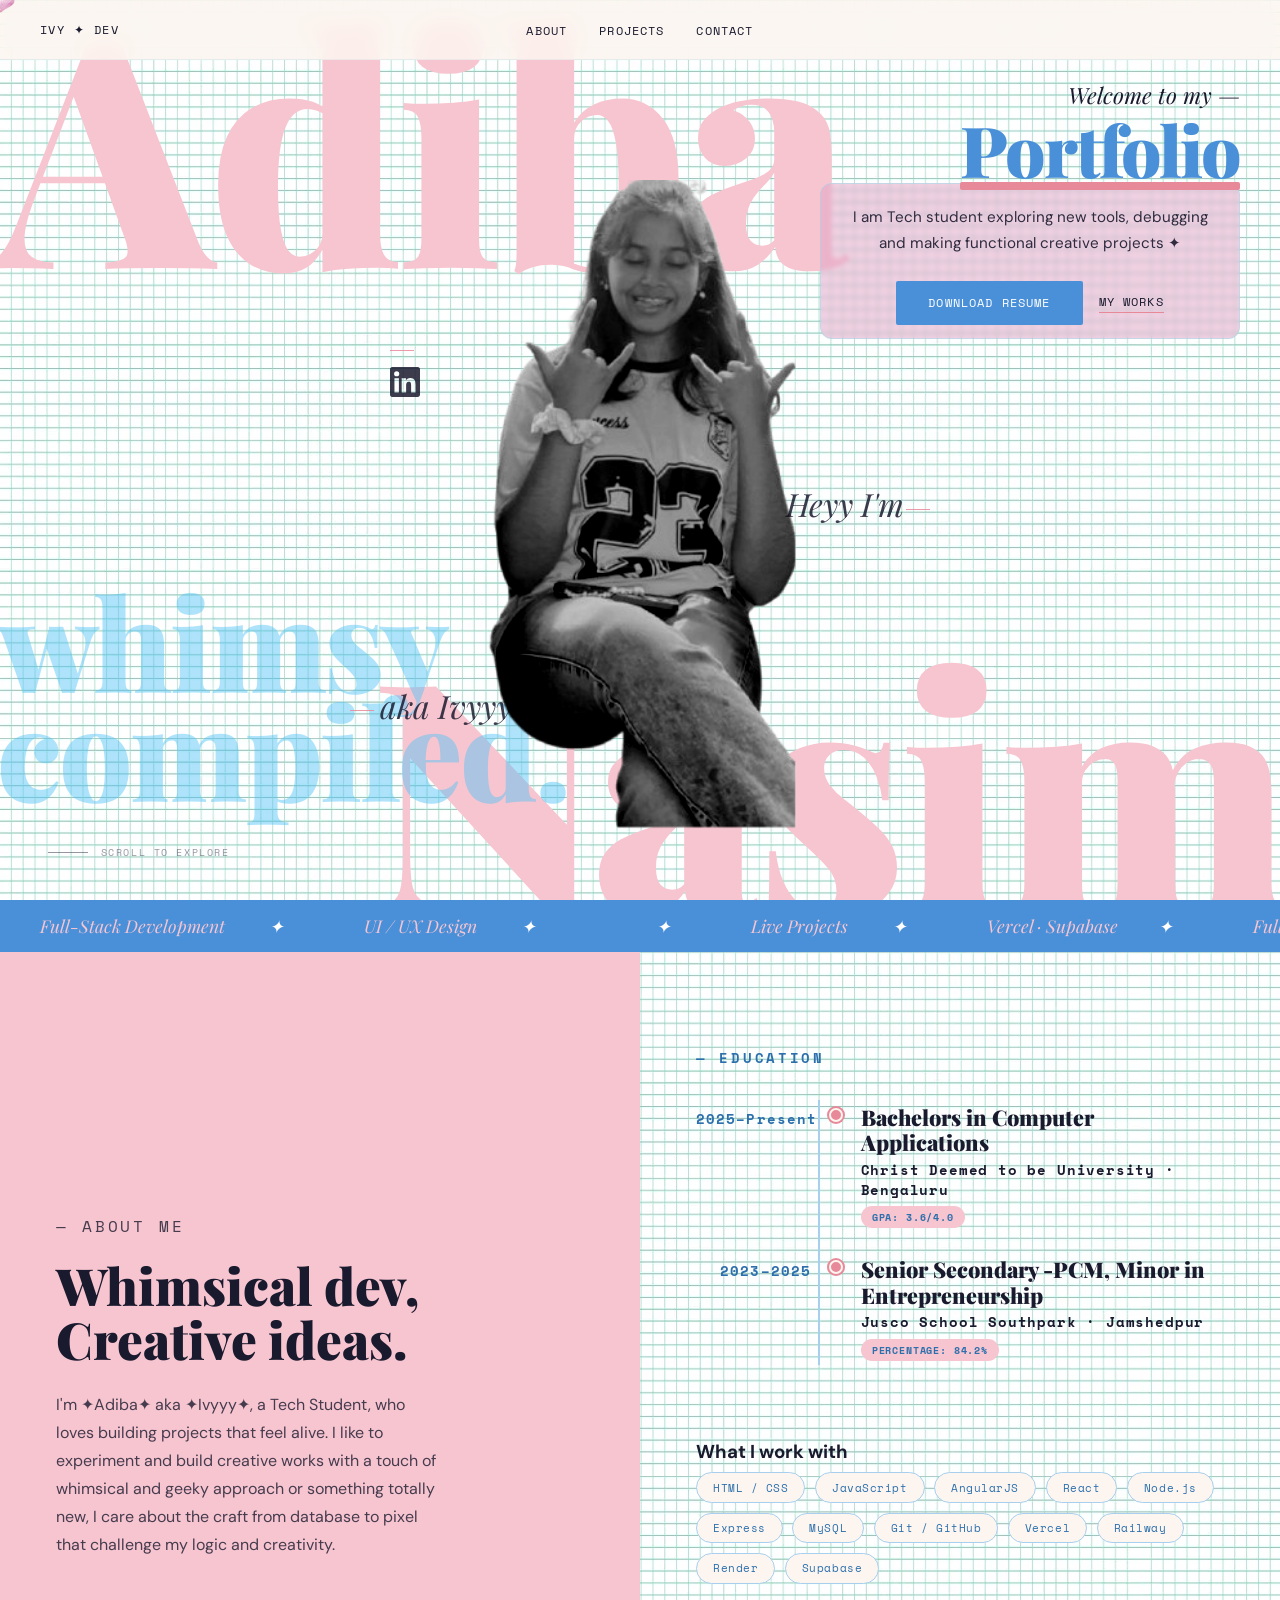
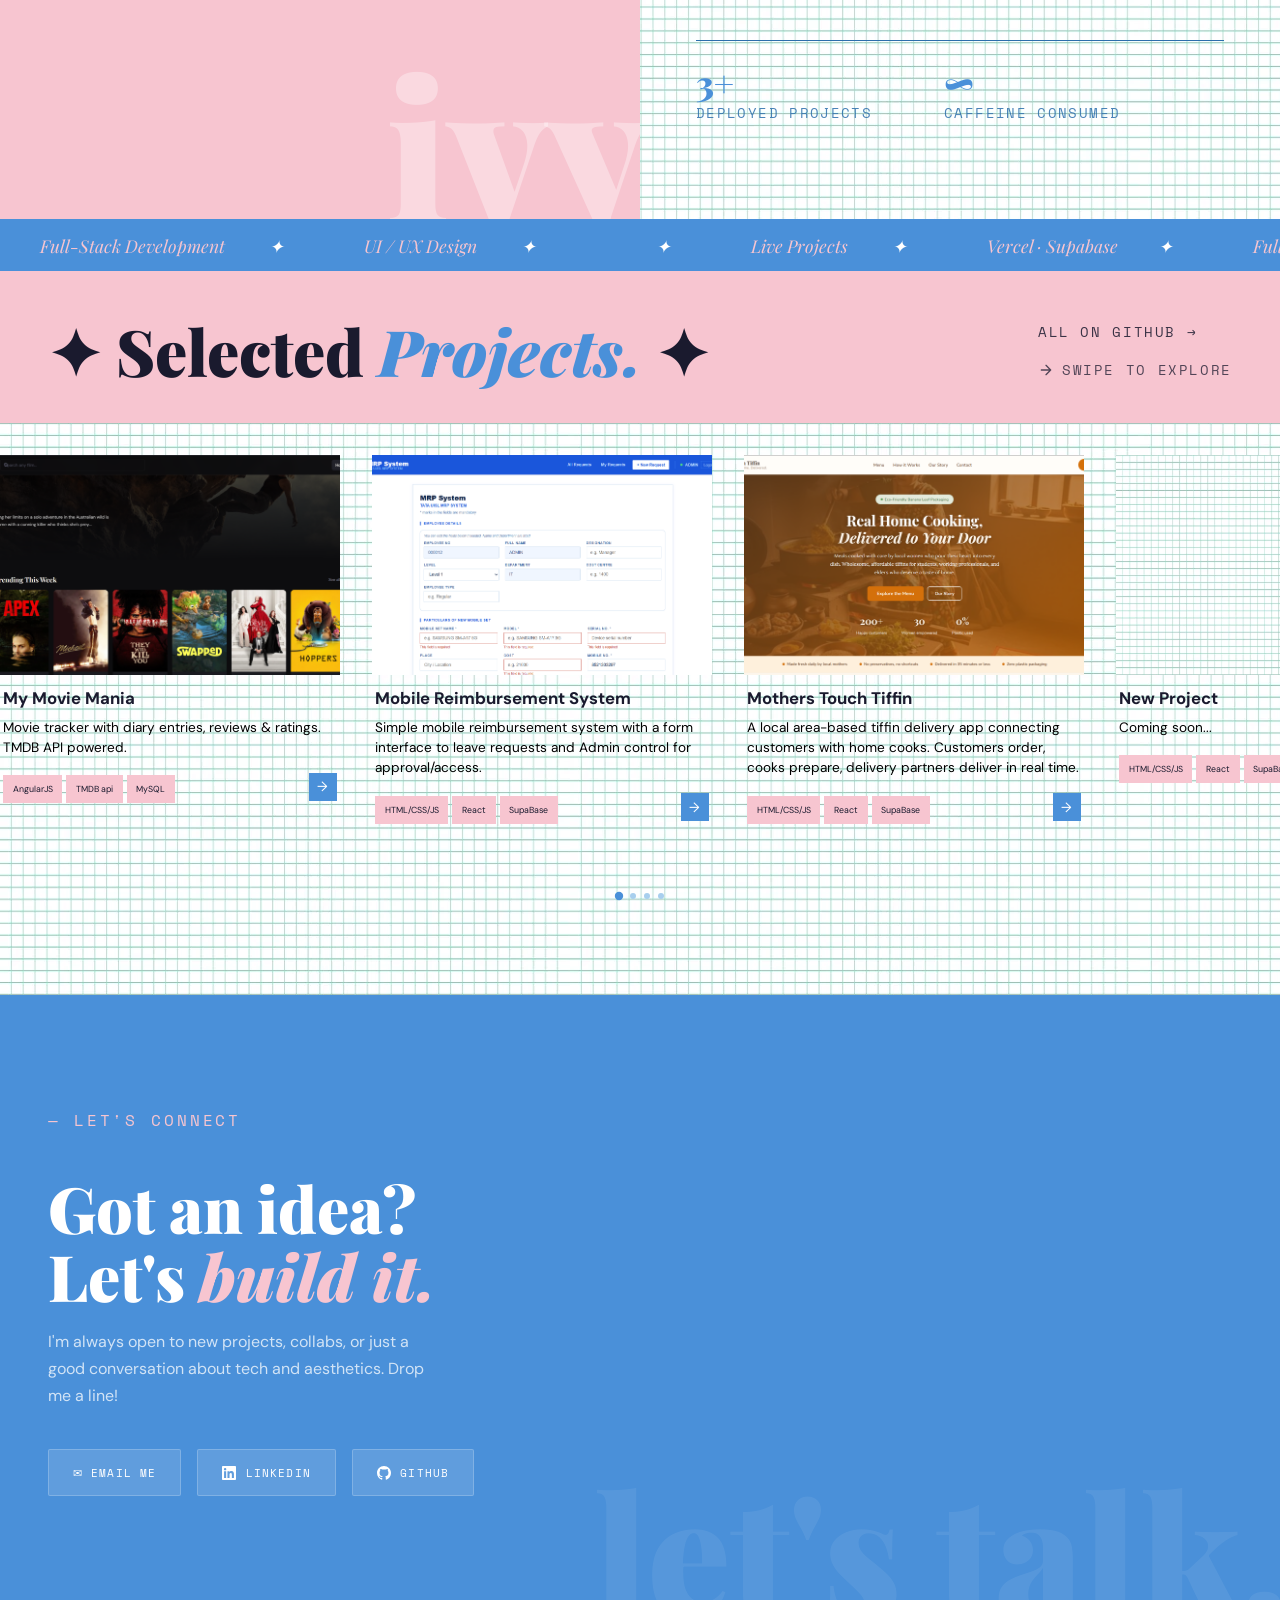
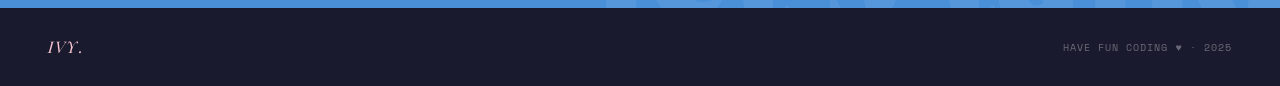
==== index.html @ 1e31b358 "Initial commit" ====
<!DOCTYPE html>
<html lang="en">

<head>
  <meta charset="UTF-8" />
  <meta name="viewport" content="width=device-width, initial-scale=1.0" />
  <title>Ivy ♥ Portfolio</title>
  <link
    href="https://fonts.googleapis.com/css2?family=Playfair+Display:ital,wght@0,400;0,900;1,400&family=DM+Sans:wght@300;400;500&family=Space+Mono:wght@400;700&display=swap"
    rel="stylesheet" />
  <link rel="stylesheet" href="styles.css" />
</head>

<body>

  <div class="cursor" id="cursor"></div>

  <div class="nav-drawer" id="navDrawer">
    <span class="drawer-tag">ivy ✦ dev</span>
    <a href="#about" class="drawer-link">About</a>
    <a href="projects.html" class="drawer-link">Projects</a>
    <a href="#contact" class="drawer-link">Contact</a>
  </div>

  <nav>
    <span class="nav-logo">ivy ✦ dev</span>
    <ul class="nav-links">
      <li><a href="#about">About</a></li>
      <li><a href="projects.html">Projects</a></li>
      <li><a href="#contact">Contact</a></li>
    </ul>
    <button class="nav-hamburger" id="hamburger" aria-label="Toggle menu">
      <span></span><span></span><span></span>
    </button>
  </nav>

  <section id="hero">
    <div class="hero-bg-text1">Adiba</div>
    <div class="hero-bg-text2">Nasim</div>
    <div class="hero-bg-text3">whimsy<br>compiled.</div>

    <!-- INTRO BUBBLE — top right -->
    <div class="hero-left">
      <p class="hero-greeting fade-up">Welcome to my —</p>
      <h1 class="hero-name fade-up"><span>Portfolio</span></h1>
      <div class="hero-intro-bubble fade-up">
        <p class="hero-sub">
          I am Tech student exploring new tools, debugging and making functional creative projects ✦
        </p>
        <div class="hero-cta">
          <a href="Nasim_Adiba_Resume.pdf" class="btn-primary" download>Download Resume</a>
          <a href="#projects" class="btn-ghost">My Works</a>
        </div>
      </div>
    </div>

    <!-- PHOTO — bottom center, sits on marquee -->
    <div class="hero-right">
      <span class="photo-note photo-note-1">
        <a href="https://www.linkedin.com/in/adiba-nasim-ivyyy02" target="_blank" rel="noopener noreferrer"
          style="color: inherit; display: flex; align-items: center; gap: 0.4rem;">
          <svg xmlns="http://www.w3.org/2000/svg" width="30" height="30" viewBox="0 0 24 24" fill="currentColor">
            <path
              d="M20.447 20.452h-3.554v-5.569c0-1.328-.027-3.037-1.852-3.037-1.853 0-2.136 1.445-2.136 2.939v5.667H9.351V9h3.414v1.561h.046c.477-.9 1.637-1.85 3.37-1.85 3.601 0 4.267 2.37 4.267 5.455v6.286zM5.337 7.433a2.062 2.062 0 0 1-2.063-2.065 2.064 2.064 0 1 1 2.063 2.065zm1.782 13.019H3.555V9h3.564v11.452zM22.225 0H1.771C.792 0 0 .774 0 1.729v20.542C0 23.227.792 24 1.771 24h20.451C23.2 24 24 23.227 24 22.271V1.729C24 .774 23.2 0 22.222 0h.003z" />
          </svg>
        </a>
      </span>
      <img class="hero-photo" src="adi.png" alt="Ivy" />
      <span class="photo-note right photo-note-2">Heyy I'm</span>
      <span class="photo-note photo-note-3">aka Ivyyy</span>
    </div>

    <div class="scroll-hint">scroll to explore</div>
  </section>

  <div class="marquee-wrap" aria-hidden="true">
    <div class="marquee-track">
      <span class="marquee-item">Full-Stack Development <span class="dot">✦</span></span>
      <span class="marquee-item">UI / UX Design <span class="dot">✦</span></span>
      <span class="marquee-item"><span class="dot">✦</span></span>
      <span class="marquee-item">Live Projects <span class="dot">✦</span></span>
      <span class="marquee-item">Vercel · Supabase<span class="dot">✦</span></span>
      <span class="marquee-item">Full-Stack Development <span class="dot">✦</span></span>
      <span class="marquee-item">UI / UX Design <span class="dot">✦</span></span>
      <span class="marquee-item"> <span class="dot">✦</span></span>
      <span class="marquee-item">Live Projects <span class="dot">✦</span></span>
      <span class="marquee-item">Vercel · Supabase<span class="dot">✦</span></span>
    </div>
  </div>

  <section id="about">
    <div class="about-left">
      <p class="section-label">— About Me</p>
      <h2>Whimsical dev,<br>Creative ideas.</h2>
      <p>I'm ✦Adiba✦ aka ✦Ivyyy✦, a Tech Student, who loves building projects that feel alive. I like to experiment and
        build creative works with a touch of whimsical and geeky approach or something totally new, I care about the
        craft from database to pixel that challenge my logic and creativity.</p>
    </div>

    <div class="about-right">

      <div class="about-edu">
        <p class="section-label">— Education</p>
        <div class="edu-timeline">

          <div class="edu-item">
            <span class="edu-year">2025–Present</span>
            <div class="edu-dot"></div>
            <div class="edu-info">
              <h4>Bachelors in Computer Applications</h4>
              <p>Christ Deemed to be University · Bengaluru</p>
              <span class="edu-grade">GPA: 3.6/4.0</span>
            </div>
          </div>

          <div class="edu-item">
            <span class="edu-year">2023–2025</span>
            <div class="edu-dot"></div>
            <div class="edu-info">
              <h4>Senior Secondary -PCM, Minor in Entrepreneurship</h4>
              <p>Jusco School Southpark · Jamshedpur</p>
              <span class="edu-grade">Percentage: 84.2%</span>
            </div>
          </div>

        </div>
      </div>

      <div>
        <h3>What I work with</h3>
        <div class="skills-grid">
          <span class="skill-pill">HTML / CSS</span>
          <span class="skill-pill">JavaScript</span>
          <span class="skill-pill">AngularJS</span>
          <span class="skill-pill">React</span>
          <span class="skill-pill">Node.js</span>
          <span class="skill-pill">Express</span>
          <span class="skill-pill">MySQL</span>
          <span class="skill-pill">Git / GitHub</span>
          <span class="skill-pill">Vercel</span>
          <span class="skill-pill">Railway</span>
          <span class="skill-pill">Render</span>
          <span class="skill-pill">Supabase</span>
        </div>
      </div>

      <div class="stats-row">
        <div class="stat-item"><span class="stat-num">3+</span><span class="stat-label">Deployed Projects</span></div>
        <div class="stat-item"><span class="stat-num">∞</span><span class="stat-label">Caffeine Consumed</span></div>
      </div>

    </div>
  </section>
  <div class="marquee-wrap" aria-hidden="true">
    <div class="marquee-track">
      <span class="marquee-item">Full-Stack Development <span class="dot">✦</span></span>
      <span class="marquee-item">UI / UX Design <span class="dot">✦</span></span>
      <span class="marquee-item"><span class="dot">✦</span></span>
      <span class="marquee-item">Live Projects <span class="dot">✦</span></span>
      <span class="marquee-item">Vercel · Supabase<span class="dot">✦</span></span>
      <span class="marquee-item">Full-Stack Development <span class="dot">✦</span></span>
      <span class="marquee-item">UI / UX Design <span class="dot">✦</span></span>
      <span class="marquee-item"> <span class="dot">✦</span></span>
      <span class="marquee-item">Live Projects <span class="dot">✦</span></span>
      <span class="marquee-item">Vercel · Supabase<span class="dot">✦</span></span>
    </div>
  </div>
  <section id="projects">
    <div class="projects-header">
      <div class="projects-header-left">
        <a href="https://github.com/Adiba-Nasim" target="_blank">All on Github →</a>
        <div class="carousel-hint">
          <svg xmlns="http://www.w3.org/2000/svg" viewBox="0 0 24 24" fill="none" stroke="currentColor" stroke-width="2"
            stroke-linecap="round" stroke-linejoin="round">
            <path d="M5 12h14M12 5l7 7-7 7" />
          </svg>
          Swipe to explore
        </div>
      </div>
      <h2>✦ Selected <em>Projects.</em> ✦</h2>
    </div>

    <div class="carousel-track" id="carouselTrack">

      <!-- Card 1: MyMovieMania -->
      <a href="https://MyMovieMania.vercel.app" target="_blank" class="pcard">
        <div class="pcard-bg pcard-bg-2"></div>
        <img src="mm.png" alt="MyMovieMania">
        <div class="pcard-body">
          <div class="pcard-title">My Movie Mania</div>
          <div class="pcard-desc">Movie tracker with diary entries, reviews & ratings. TMDB API powered.</div>
          <div class="pcard-footer">
            <div class="pcard-pills">
              <span class="pcard-pill">AngularJS</span>
              <span class="pcard-pill">TMDB api</span>
              <span class="pcard-pill">MySQL</span>
            </div>
            <div class="pcard-arrow">→</div>
          </div>
        </div>
      </a>

      <!-- Card 2: Mobile Reimbursement System -->
      <a href="https://uisl-mrps.vercel.app" target="_blank" class="pcard">
        <div class="pcard-bg pcard-bg-1"></div>
        <img src="mrps.png" alt="Mobile Reimbursement System">
        <div class="pcard-body">
          <div class="pcard-title">Mobile Reimbursement System</div>
          <div class="pcard-desc">Simple mobile reimbursement system with a form interface to leave requests and Admin
            control for approval/access.</div>
          <div class="pcard-footer">
            <div class="pcard-pills">
              <span class="pcard-pill">HTML/CSS/JS</span>
              <span class="pcard-pill">React</span>
              <span class="pcard-pill">SupaBase</span>
            </div>
            <div class="pcard-arrow">→</div>
          </div>
        </div>
      </a>

      <!-- Card 3: Mothers Touch Tiffin -->
      <a href="https://mothers-touch-tiffin.vercel.app" target="_blank" class="pcard">
        <div class="pcard-bg pcard-bg-3"></div>
        <img src="mtt.png" alt="MothersTouch Tiffin">
        <div class="pcard-body">
          <div class="pcard-title">Mothers Touch Tiffin</div>
          <div class="pcard-desc">A local area-based tiffin delivery app connecting customers with home cooks. Customers
            order, cooks prepare, delivery partners deliver in real time.</div>
          <div class="pcard-footer">
            <div class="pcard-pills">
              <span class="pcard-pill">HTML/CSS/JS</span>
              <span class="pcard-pill">React</span>
              <span class="pcard-pill">SupaBase</span>
            </div>
            <div class="pcard-arrow">→</div>
          </div>
        </div>
      </a>

      <!-- Card 4: Placeholder -->
      <a href="" target="_blank" class="pcard">
        <div class="pcard-bg pcard-bg-4"></div>
        <img src="bg.png" alt="">
        <div class="pcard-body">
          <div class="pcard-title">New Project</div>
          <div class="pcard-desc">Coming soon...</div>
          <div class="pcard-footer">
            <div class="pcard-pills">
              <span class="pcard-pill">HTML/CSS/JS</span>
              <span class="pcard-pill">React</span>
              <span class="pcard-pill">SupaBase</span>
            </div>
            <div class="pcard-arrow">→</div>
          </div>
        </div>
      </a>

    </div>

    <!-- dot indicators -->
    <div class="carousel-dots" id="carouselDots">
      <div class="carousel-dot active"></div>
      <div class="carousel-dot"></div>
      <div class="carousel-dot"></div>
      <div class="carousel-dot"></div>
    </div>

  </section>

  <section id="contact">
    <div class="contact-inner">
      <p class="section-label">— Let's Connect</p>
      <h2>Got an idea?<br>Let's <em>build it.</em></h2>
      <p>I'm always open to new projects, collabs, or just a good conversation about tech and aesthetics. Drop me a
        line!</p>
      <div class="contact-links">
        <a href="mailto:nasim.adiba02@gmail.com" class="contact-link">✉ Email Me</a>
        <a rel="noopener noreferrer" href="https://www.linkedin.com/in/adiba-nasim-ivyyy02" target="_blank"
          class="contact-link">
          <svg xmlns="http://www.w3.org/2000/svg" width="14" height="14" viewBox="0 0 24 24" fill="currentColor">
            <path
              d="M20.447 20.452h-3.554v-5.569c0-1.328-.027-3.037-1.852-3.037-1.853 0-2.136 1.445-2.136 2.939v5.667H9.351V9h3.414v1.561h.046c.477-.9 1.637-1.85 3.37-1.85 3.601 0 4.267 2.37 4.267 5.455v6.286zM5.337 7.433a2.062 2.062 0 0 1-2.063-2.065 2.064 2.064 0 1 1 2.063 2.065zm1.782 13.019H3.555V9h3.564v11.452zM22.225 0H1.771C.792 0 0 .774 0 1.729v20.542C0 23.227.792 24 1.771 24h20.451C23.2 24 24 23.227 24 22.271V1.729C24 .774 23.2 0 22.222 0h.003z" />
          </svg>
          LinkedIn
        </a>
        <a href="https://github.com/Adiba-Nasim" target="_blank" class="contact-link">
          <svg xmlns="http://www.w3.org/2000/svg" width="14" height="14" viewBox="0 0 24 24" fill="currentColor">
            <path
              d="M12 0C5.374 0 0 5.373 0 12c0 5.302 3.438 9.8 8.207 11.387.599.111.793-.261.793-.577v-2.234c-3.338.726-4.033-1.416-4.033-1.416-.546-1.387-1.333-1.756-1.333-1.756-1.089-.745.083-.729.083-.729 1.205.084 1.839 1.237 1.839 1.237 1.07 1.834 2.807 1.304 3.492.997.107-.775.418-1.305.762-1.604-2.665-.305-5.467-1.334-5.467-5.931 0-1.311.469-2.381 1.236-3.221-.124-.303-.535-1.524.117-3.176 0 0 1.008-.322 3.301 1.23A11.509 11.509 0 0 1 12 5.803c1.02.005 2.047.138 3.006.404 2.291-1.552 3.297-1.23 3.297-1.23.653 1.653.242 2.874.118 3.176.77.84 1.235 1.911 1.235 3.221 0 4.609-2.807 5.624-5.479 5.921.43.372.823 1.102.823 2.222v3.293c0 .319.192.694.801.576C20.566 21.797 24 17.3 24 12c0-6.627-5.373-12-12-12z" />
          </svg>
          GitHub
        </a>
      </div>
    </div>
  </section>

  <footer>
    <span class="footer-name">ivy.</span>
    <span>Have Fun coding ♥ · 2025</span>
  </footer>

  <script>
    const cursor = document.getElementById('cursor');
    let mx = 0, my = 0;
    document.addEventListener('mousemove', e => { mx = e.clientX; my = e.clientY; });
    function animCursor() {
      cursor.style.transform = `translate(${mx - 20}px, ${my - 20}px)`;
      requestAnimationFrame(animCursor);
    }
    animCursor();

    const hamburger = document.getElementById('hamburger');
    const drawer = document.getElementById('navDrawer');
    hamburger.addEventListener('click', () => {
      const isOpen = drawer.classList.toggle('open');
      hamburger.classList.toggle('open', isOpen);
      document.body.style.overflow = isOpen ? 'hidden' : '';
    });
    drawer.querySelectorAll('a').forEach(link => {
      link.addEventListener('click', () => {
        drawer.classList.remove('open');
        hamburger.classList.remove('open');
        document.body.style.overflow = '';
      });
    });

    const reveals = document.querySelectorAll('.project-card, .about-left, .about-right, .contact-inner');
    const obs = new IntersectionObserver((entries) => {
      entries.forEach(e => {
        if (e.isIntersecting) { e.target.style.opacity = '1'; e.target.style.transform = 'translateY(0)'; }
      });
    }, { threshold: 0.1 });
    reveals.forEach(el => {
      el.style.opacity = '0';
      el.style.transform = 'translateY(30px)';
      el.style.transition = 'opacity 0.7s ease, transform 0.7s ease';
      obs.observe(el);
    });
    const track = document.getElementById('carouselTrack');
    const dots = document.querySelectorAll('.carousel-dot');
    let isDown = false, startX, scrollLeft;
    track.addEventListener('mousedown', e => { isDown = true; startX = e.pageX - track.offsetLeft; scrollLeft = track.scrollLeft; });
    track.addEventListener('mouseleave', () => { isDown = false; });
    track.addEventListener('mouseup', () => { isDown = false; });
    track.addEventListener('mousemove', e => { if (!isDown) return; e.preventDefault(); const x = e.pageX - track.offsetLeft; track.scrollLeft = scrollLeft - (x - startX) * 1.5; });
    track.addEventListener('scroll', () => {
      const cards = track.querySelectorAll('.pcard');
      const trackLeft = track.getBoundingClientRect().left;
      let activeIdx = 0;
      cards.forEach((card, i) => { if (card.getBoundingClientRect().left - trackLeft <= 60) activeIdx = i; });
      dots.forEach((d, i) => d.classList.toggle('active', i === activeIdx));
    });
  </script>

</body>

</html>
---- styles.css ----
:root {
  --blue: #4A90D9;
  --blue-dk: #2C6FAC;
  --blue-lt: #A8CFEE;
  --pink: #F7C5D0;
  --pink-dk: #E8899A;
  --cream: #FDF6F0;
  --ink: #1A1A2E;
}

*,
*::before,
*::after {
  box-sizing: border-box;
  margin: 0;
  padding: 0;
}

html {
  scroll-behavior: smooth;
}

body {
  font-family: 'DM Sans', sans-serif;
  background: url('bg.png');
  color: var(--ink);
  overflow-x: hidden;
  cursor: none;
}

.cursor {
  width: 40px;
  height: 40px;
  background-image: url('cursor.png');
  background-size: contain;
  background-repeat: no-repeat;
  border-radius: 0;
  position: fixed;
  top: 0;
  left: 0;
  pointer-events: none;
  z-index: 9999;
  mix-blend-mode: normal;
}

@media (hover: none) {
  .cursor {
    display: none;
  }

  body {
    cursor: auto;
  }
}

/* NAV */
nav {
  position: fixed;
  top: 0;
  left: 0;
  right: 0;
  z-index: 100;
  display: grid;
  grid-template-columns: 1fr auto 1fr;
  align-items: center;
  padding: 1.2rem 2.5rem;
  background: rgba(253, 246, 240, 0.85);
  backdrop-filter: blur(10px);
  -webkit-backdrop-filter: blur(10px);
  border-bottom: 1px solid rgba(74, 144, 217, 0.08);
}

.nav-logo {
  font-family: 'Space Mono', monospace;
  font-size: 0.78rem;
  letter-spacing: 0.12em;
  text-transform: uppercase;
  color: var(--ink);
  justify-self: start;
}

.nav-links {
  display: flex;
  gap: 2rem;
  list-style: none;
  justify-self: center;
}

.nav-links a {
  font-family: 'Space Mono', monospace;
  font-size: 0.72rem;
  letter-spacing: 0.1em;
  text-transform: uppercase;
  color: var(--ink);
  text-decoration: none;
  position: relative;
  transition: color 0.2s;
}

.nav-links a::after {
  content: '';
  position: absolute;
  bottom: -3px;
  left: 0;
  right: 0;
  height: 1.5px;
  background: var(--pink-dk);
  transform: scaleX(0);
  transition: transform 0.25s ease;
}

.nav-links a:hover::after {
  transform: scaleX(1);
}

.nav-hamburger {
  display: none;
  flex-direction: column;
  gap: 5px;
  cursor: pointer;
  justify-self: end;
  background: none;
  border: none;
  padding: 4px;
}

.nav-hamburger span {
  display: block;
  width: 22px;
  height: 2px;
  background: var(--ink);
  border-radius: 2px;
  transition: transform 0.3s ease, opacity 0.3s ease;
}

.nav-hamburger.open span:nth-child(1) {
  transform: translateY(7px) rotate(45deg);
}

.nav-hamburger.open span:nth-child(2) {
  opacity: 0;
}

.nav-hamburger.open span:nth-child(3) {
  transform: translateY(-7px) rotate(-45deg);
}

.nav-drawer {
  display: none;
  position: fixed;
  top: 0;
  left: 0;
  right: 0;
  bottom: 0;
  background: var(--cream);
  z-index: 99;
  flex-direction: column;
  align-items: center;
  justify-content: center;
  gap: 2.5rem;
  opacity: 0;
  pointer-events: none;
  transition: opacity 0.3s ease;
}

.nav-drawer.open {
  opacity: 1;
  pointer-events: all;
}

.nav-drawer a {
  font-family: 'Playfair Display', serif;
  font-weight: 900;
  font-size: 2.8rem;
  color: var(--ink);
  text-decoration: none;
  position: relative;
  transition: color 0.2s;
}

.nav-drawer a:hover {
  color: var(--blue);
}

.nav-drawer a::after {
  content: '';
  position: absolute;
  bottom: -2px;
  left: 0;
  right: 0;
  height: 3px;
  background: var(--pink-dk);
  transform: scaleX(0);
  transform-origin: left;
  transition: transform 0.25s ease;
}

.nav-drawer a:hover::after {
  transform: scaleX(1);
}

.drawer-tag {
  font-family: 'Space Mono', monospace;
  font-size: 0.65rem;
  letter-spacing: 0.15em;
  text-transform: uppercase;
  color: var(--blue);
  opacity: 0.6;
}

/* HERO */
#hero {
  min-height: 100vh;
  position: relative;
  overflow: hidden;
}

.hero-bg-text1 {
  position: absolute;
  top: 0;
  left: -0.02em;
  font-family: 'Playfair Display', serif;
  font-weight: 900;
  font-size: clamp(8rem, 35vw, 20rem);
  line-height: 0.85;
  color: var(--pink);
  user-select: none;
  pointer-events: none;
  z-index: 0;
  letter-spacing: -0.02em;
}

.hero-bg-text2 {
  position: absolute;
  bottom: -0.05em;
  right: -0.02em;
  font-family: 'Playfair Display', serif;
  font-weight: 900;
  font-size: clamp(8rem, 35vw, 20rem);
  line-height: 0.85;
  color: var(--pink);
  user-select: none;
  pointer-events: none;
  z-index: 0;
  letter-spacing: -0.02em;
  text-align: right;
}

.hero-bg-text3 {
  position: absolute;
  bottom: 6rem;
  left: -0.02em;
  font-family: 'Playfair Display', serif;
  font-weight: 900;
  font-size: clamp(2rem, 12vw, 8rem);
  line-height: 0.85;
  color: #4FC3F7;
  user-select: none;
  pointer-events: none;
  z-index: 0;
  letter-spacing: -0.02em;
  opacity: 0.45;
}

@media (max-width: 1024px) and (min-width: 769px) {
  .hero-bg-text3 {
    top: 50%;
    left: 50%;
    bottom: auto;
    transform: translate(-50%, -50%);
    text-align: center;
    font-size: clamp(3rem, 10vw, 8rem);
  }
}

/* PHOTO — anchored to bottom, sits on marquee */
.hero-right {
  position: absolute;
  left: 50%;
  top: auto;
  bottom: 0;
  transform: translateX(-50%);
  display: flex;
  align-items: flex-end;
  justify-content: center;
  z-index: 1;
  pointer-events: none;
  width: 380px;
}

.hero-photo {
  position: relative;
  z-index: 1;
  height: 80vh;
  max-height: 750px;
  width: auto;
  object-fit: contain;
  object-position: bottom center;
  filter: grayscale(100%) contrast(1.8) brightness(0.9);
  mix-blend-mode: multiply;
  display: block;
  animation: photoIn 1s ease 0.3s both;
}

@keyframes photoIn {
  from {
    opacity: 0;
    transform: translateY(16px);
  }

  to {
    opacity: 1;
    transform: translateY(0);
  }
}

.photo-note {
  position: absolute;
  font-family: 'Playfair Display', serif;
  font-style: italic;
  font-size: 2rem;
  color: var(--ink);
  opacity: 0.85;
  white-space: nowrap;
  pointer-events: none;
  animation: noteFloat 5s ease-in-out infinite;
}

.photo-note::before {
  content: '';
  display: inline-block;
  width: 24px;
  height: 1px;
  background: var(--pink-dk);
  vertical-align: middle;
  margin-right: 6px;
}

.photo-note.right::before {
  display: none;
}

.photo-note.right::after {
  content: '';
  display: inline-block;
  width: 24px;
  height: 1px;
  background: var(--pink-dk);
  vertical-align: middle;
  margin-left: 2px;
}

.photo-note-1 {
  top: 20%;
  left: -60px;
   pointer-events: all;
}

.photo-note-2 {
  top: 42%;
  right: -100px;
  animation-delay: 1.2s;
}

.photo-note-3 {
  bottom: 24%;
  left: -100px;
  animation-delay: 2.4s;
}

@keyframes noteFloat {

  0%,
  100% {
    transform: translateY(0) rotate(-0.8deg);
  }

  50% {
    transform: translateY(-6px) rotate(0.4deg);
  }
}

/* INTRO BUBBLE — top right */
.hero-left {
  position: absolute;
  top: 5rem;
  right: 2.5rem;
  left: auto;
  bottom: auto;
  z-index: 2;
  display: flex;
  flex-direction: column;
  align-items: flex-end;
  text-align: right;
  padding: 0;
}

.hero-intro-bubble {
  display: flex;
  flex-direction: column;
  align-items: center;
  gap: 0.3rem;
  background: rgba(223, 163, 196, 0.504);
  backdrop-filter: blur(2px);
  -webkit-backdrop-filter: blur(6px);
  border: 1px solid rgba(150, 222, 237, 0.504);
  border-radius: 12px;
  padding: 0.8rem 1.6rem;
  margin-bottom: 1.2rem;
  width: 100%;
  max-width: 420px;
}

.hero-greeting {
  font-family: 'Playfair Display', serif;
  font-style: italic;
  font-size: clamp(1rem, 1.8vw, 1.4rem);
  color: var(--ink);
  margin-bottom: 0.4rem;
  text-align: center;
}

.hero-name {
  font-family: 'Playfair Display', serif;
  font-weight: 900;
  font-size: clamp(2rem, 5.5vw, 5.5rem);
  line-height: 0.95;
  letter-spacing: -0.03em;
  color: var(--blue);
  position: relative;
  z-index: 3;
  white-space: nowrap;
  text-align: center;
}

.hero-name span {
  position: relative;
  display: inline;
}

.hero-name span::after {
  content: '';
  position: absolute;
  bottom: 6px;
  left: 0;
  right: 0;
  height: 8px;
  background: var(--pink-dk);
  z-index: -1;
  border-radius: 2px;
}

.hero-sub {
  margin-top: 0.5rem;
  font-size: 0.95rem;
  line-height: 1.7;
  color: var(--ink);
  max-width: 380px;
  opacity: 0.9;
  text-align: center;
}

.hero-cta {
  margin-top: 1.2rem;
  display: flex;
  gap: 1rem;
  align-items: center;
  flex-wrap: wrap;
  justify-content: center;
}

.btn-primary {
  background: var(--blue);
  color: #fff;
  border: none;
  padding: 0.85rem 2rem;
  font-family: 'Space Mono', monospace;
  font-size: 0.72rem;
  letter-spacing: 0.1em;
  text-transform: uppercase;
  text-decoration: none;
  border-radius: 2px;
  transition: background 0.2s, transform 0.15s;
  display: inline-block;
}

.btn-primary:hover {
  background: var(--blue-dk);
  transform: translateY(-2px);
}

.btn-ghost {
  color: var(--ink);
  font-family: 'Space Mono', monospace;
  font-size: 0.72rem;
  letter-spacing: 0.1em;
  text-transform: uppercase;
  text-decoration: none;
  border-bottom: 1.5px solid var(--pink-dk);
  padding-bottom: 2px;
  transition: color 0.2s;
}

.btn-ghost:hover {
  color: var(--blue);
}

.scroll-hint {
  position: absolute;
  bottom: 2.5rem;
  left: 3rem;
  font-family: 'Space Mono', monospace;
  font-size: 0.65rem;
  letter-spacing: 0.15em;
  text-transform: uppercase;
  color: var(--ink);
  opacity: 0.45;
  display: flex;
  align-items: center;
  gap: 0.8rem;
  z-index: 3;
}

.scroll-hint::before {
  content: '';
  width: 40px;
  height: 1px;
  background: currentColor;
}

/* MARQUEE */
.marquee-wrap {
  background: var(--blue);
  margin: 0;
  padding: 0.9rem 0;
  overflow: hidden;
}

.marquee-track {
  display: flex;
  gap: 0;
  animation: marquee 20s linear infinite;
  width: max-content;
}

.marquee-item {
  font-family: 'Playfair Display', serif;
  font-style: italic;
  font-size: 1.1rem;
  color: var(--pink);
  padding: 0 2.5rem;
  white-space: nowrap;
}

.marquee-item .dot {
  color: #fff;
  margin-left: 2.5rem;
}

@keyframes marquee {
  from {
    transform: translateX(0);
  }

  to {
    transform: translateX(-50%);
  }
}

/* ABOUT */
#about {
  display: grid;
  grid-template-columns: 1fr 1fr;
  gap: 0;
  align-items: stretch;

}

.about-left {
  background: var(--pink);
  padding: 6rem 3.5rem;
  display: flex;
  flex-direction: column;
  justify-content: center;
  position: relative;
  overflow: hidden;
  min-height: 100%;
}

.about-right {
  padding: 4rem 3.5rem;
  display: flex;
  flex-direction: column;
  justify-content: space-between;
  gap: 2rem;
}

.about-left::before {
  content: 'ivy';
  position: absolute;
  bottom: -0.1em;
  right: -0.05em;
  font-family: 'Playfair Display', serif;
  font-weight: 900;
  font-size: 12rem;
  color: rgba(255, 255, 255, 0.35);
  line-height: 1;
  pointer-events: none;
}

.section-label {
  font-family: 'Space Mono', monospace;
  font-size: 0.68rem;
  letter-spacing: 0.18em;
  text-transform: uppercase;
  color: var(--blue-dk);
  margin-bottom: 1.2rem;
}

.about-left h2 {
  font-family: 'Playfair Display', serif;
  font-weight: 900;
  font-size: clamp(2.5rem, 4vw, 3.8rem);
  line-height: 1.05;
  color: var(--ink);
  margin-bottom: 1.5rem;
}

.about-left p {
  font-size: 1rem;
  line-height: 1.75;
  color: var(--ink);
  opacity: 0.8;
  max-width: 380px;
}


.about-right {
  padding: 6rem 3.5rem;
  display: flex;
  flex-direction: column;
  justify-content: space-between;
  gap: 2.5rem;
}

.about-edu {
  margin-bottom: 1.5rem;
}

.about-edu>.section-label {
  font-size: 0.85rem;
  font-weight: 700;
  letter-spacing: 0.2em;
  color: var(--blue-dk);
  margin-bottom: 1.4rem;
}

.edu-timeline {
  position: relative;
  display: flex;
  flex-direction: column;
  gap: 0;
  padding-left: 0;
}

.edu-timeline::before {
  content: '';
  position: absolute;
  left: 122px;
  top: 10px;
  bottom: 10px;
  width: 1.5px;
  background: var(--blue-lt);
}

.edu-item {
  display: grid;
  grid-template-columns: 115px 24px 1fr;
  align-items: start;
  gap: 0.8rem;
  padding: 0.9rem 0;
}

.edu-year {
  font-family: 'Space Mono', monospace;
  font-size: 0.85rem;
  letter-spacing: 0.08em;
  color: var(--blue-dk);
  text-align: right;
  white-space: nowrap;
  font-weight: 700;
  padding-top: 4px;
}

.edu-dot {
  width: 14px;
  height: 14px;
  border-radius: 50%;
  background: var(--pink-dk);
  border: 2.5px solid var(--cream);
  box-shadow: 0 0 0 2px var(--pink-dk);
  justify-self: center;
  position: relative;
  z-index: 1;
  margin-top: 3px;
}

.edu-info h4 {
  font-family: 'Playfair Display', serif;
  font-size: 1.35rem;
  font-weight: 900;
  color: var(--ink);
  margin-bottom: 0.2rem;
  line-height: 1.2;
}

.edu-info p {
  font-family: 'Space Mono', monospace;
  font-size: 0.85rem;
  letter-spacing: 0.06em;
  color: var(--ink);
  opacity: 1;
  margin: 0 0 0.35rem 0;
  font-weight: 700;
}

.edu-grade {
  display: inline-block;
  font-family: 'Space Mono', monospace;
  font-size: 0.65rem;
  letter-spacing: 0.08em;
  text-transform: uppercase;
  color: var(--blue-dk);
  background: var(--pink);
  border-radius: 100px;
  padding: 0.2rem 0.7rem;
  font-weight: 700;
}

.skills-grid {
  display: flex;
  flex-wrap: wrap;
  gap: 0.6rem;
  margin-top: 0.5rem;
}

.skill-pill {
  background: var(--cream);
  border: 1.5px solid var(--blue-lt);
  border-radius: 100px;
  padding: 0.4rem 1rem;
  font-family: 'Space Mono', monospace;
  font-size: 0.68rem;
  color: var(--blue-dk);
  letter-spacing: 0.05em;
  transition: background 0.2s, border-color 0.2s;
}

.skill-pill:hover {
  background: var(--pink);
  border-color: var(--pink-dk);
}

.stats-row {
  display: flex;
  gap: 4.5rem;
  margin-top: 1rem;
  padding-top: 1.5rem;
  border-top: 1px solid var(--blue-dk);
  flex-wrap: wrap;
}

.stat-item {
  display: flex;
  flex-direction: column;
  gap: 0.2rem;
}

.stat-num {
  font-family: 'Playfair Display', serif;
  font-weight: 900;
  font-size: 2.2rem;
  color: var(--blue);
  line-height: 1;
}

.stat-label {
  font-family: 'Space Mono', monospace;
  font-size: 0.85rem;
  letter-spacing: 0.1em;
  text-transform: uppercase;
  color: var(--blue-dk);
  opacity: 0.85;
}

/* PROJECTS CAROUSEL */
#projects {
  scroll-margin-top: 80px;
  padding: 0 0 5rem;
  position: relative;
  overflow: hidden;
  margin-top: 0;
}
#about, #contact {
  scroll-margin-top: 80px;
}
.projects-header {
  display: flex;
  align-items: center;
  justify-content: space-between;
  flex-direction: row-reverse;
  margin-bottom: 0;
  padding: 3rem 3rem 2.5rem;
  flex-wrap: wrap;
  gap: 1rem;
  background: var(--pink);
  position: relative;
  overflow: hidden;
  margin: 0;
}

.projects-header h2 {
  font-family: 'Playfair Display', serif;
  font-weight: 900;
  font-size: clamp(2.8rem, 5vw, 4.5rem);
  line-height: 1;
  color: var(--ink);
}

.projects-header h2 em {
  font-style: italic;
  color: var(--blue);
}

.projects-header a {
  font-family: 'Space Mono', monospace;
  font-size: 0.85rem;
  letter-spacing: 0.12em;
  text-transform: uppercase;
  color: var(--ink);
  text-decoration: none;
  padding-bottom: 2px;
  opacity: 0.85;
}

.carousel-hint {
  display: flex;
  align-items: center;
  gap: 0.5rem;
  padding: 0 3rem;
  margin-bottom: 2rem;
  font-family: 'Space Mono', monospace;
  font-size: 0.85rem;
  letter-spacing: 0.12em;
  text-transform: uppercase;
  color: var(--ink);
  opacity: 0.75;
}

.carousel-hint svg {
  width: 16px;
  height: 16px;
}

.carousel-track {
  display: flex;
  gap: 2rem;
  padding: 2rem 3rem 3rem;
  overflow-x: auto;
  scroll-snap-type: x mandatory;
  -webkit-overflow-scrolling: touch;
  scrollbar-width: none;
  cursor: grab;

}

.carousel-track::-webkit-scrollbar {
  display: none;
}

.carousel-track:active {
  cursor: grabbing;
}

.pcard {
  border-radius: 12px;
  overflow: hidden;
  flex: 0 0 340px;
  height: auto;
  border-radius: 0;
  position: relative;
  overflow: hidden;
  scroll-snap-align: start;
  text-decoration: none;
  color: inherit;
  display: flex;
  flex-direction: column;
  transform: none;
  box-shadow: none;
  background: transparent;
  transition: transform 0.25s ease;
}

.pcard:nth-child(even) {
  transform: none;
  margin-top: 0;
}

.pcard:nth-child(3) {
  transform: none;
  margin-top: 0;
}

.pcard:hover {
  transform: translateY(-4px) !important;
  box-shadow: none;
}

.pcard>img {
  border-radius: 12px 12px 0 0;
  position: relative;
  width: 100%;
  height: 220px;
  object-fit: cover;
  object-position: top;
  z-index: 1;
  border-radius: 0;
  flex-shrink: 0;
}

.pcard-bg {
  border-radius: 12px 12px 0 0;
  position: absolute;
  top: 0;
  left: 0;
  right: 0;
  height: 220px;
  z-index: 0;
  border-radius: 0;
}

.pcard-tag {
  position: absolute;
  top: 0.7rem;
  right: 0.7rem;
  z-index: 4;
  background: rgba(0, 0, 0, 0.55);
  color: #fff;
  border: none;
  border-radius: 0;
  backdrop-filter: blur(4px);
}


.pcard-body {
  position: relative;
  z-index: 3;
  padding: 0.8rem 0.2rem 0.5rem;
  display: flex;
  flex-direction: column;
  gap: 0.3rem;
  background: none;
}

.pcard-body::before {
  display: none;
}

.pcard-title {
  font-family: 'DM Sans', sans-serif;
  font-size: 1.05rem;
  font-weight: 700;
  color: var(--ink);
  line-height: 1.3;
  margin-bottom: 0.2rem;
}

.pcard-desc {
  font-size: 0.85rem;
  color: rgb(0, 0, 0);
  line-height: 1.5;
  margin-bottom: 0.4rem;
}

.pcard-footer {
  display: flex;
  align-items: center;
  justify-content: space-between;
  margin-top: 0.2rem;
}

.pcard-pill {
  background: var(--pink);
  color: var(--ink);
  font-size: 0.55rem;
  border-radius: 0;
  padding: 0.5rem 0.6rem;
}

.pcard-arrow {
  width: 28px;
  height: 28px;
  background: var(--blue);
  color: #fff;
  border-radius: 0;
  display: flex;
  align-items: center;
  justify-content: center;
  font-size: 0.85rem;
  flex-shrink: 0;
  transition: transform 0.2s;
}

.pcard:hover .pcard-arrow {
  transform: translate(2px, -2px);
}

.pcard-letter {
  position: absolute;
  top: 0;
  left: 0;
  right: 0;
  height: 220px;
  display: flex;
  align-items: center;
  justify-content: center;
  font-family: 'Playfair Display', serif;
  font-weight: 900;
  font-size: 6rem;
  color: rgba(255, 255, 255, 0.2);
  z-index: 1;
}

.pcard-icon {
  position: absolute;
  top: 65px;
  left: 50%;
  transform: translateX(-50%);
  font-size: 2.5rem;
  z-index: 2;
}

.carousel-dots {
  display: flex;
  gap: 0.5rem;
  justify-content: center;
  margin-top: 1rem;
  padding-bottom: 1rem;
}

.carousel-dot {
  width: 6px;
  height: 6px;
  border-radius: 50%;
  background: var(--blue-lt);
  transition: background 0.2s, transform 0.2s;
}

.carousel-dot.active {
  background: var(--blue);
  transform: scale(1.4);
}

#projects {
  padding: 0 0 5rem;
  position: relative;
  overflow: hidden;
}



.projects-header::after {
  position: absolute;
  top: 50%;
  left: 50%;
  transform: translate(-50%, -50%);
  font-family: 'Playfair Display', serif;
  font-weight: 900;
  font-size: 5rem;
  color: rgba(255, 255, 255, 0.35);
  letter-spacing: -0.02em;
  line-height: 1;
  pointer-events: none;
}

.projects-header-left {
  display: flex;
  flex-direction: column;
  align-items: flex-start;
  gap: 1rem;
}

.carousel-hint {
  padding: 0;
  margin-bottom: 0;
}


/* CONTACT */
#contact {
  background: var(--blue);
  padding: 7rem 3rem;
  position: relative;
  overflow: hidden;
}

#contact::before {
  content: 'let\'s talk.';
  position: absolute;
  bottom: -0.15em;
  right: -0.05em;
  font-family: 'Playfair Display', serif;
  font-weight: 900;
  font-size: clamp(5rem, 13vw, 13rem);
  color: rgba(255, 255, 255, 0.07);
  line-height: 1;
  pointer-events: none;
  white-space: nowrap;
}

.contact-inner {
  max-width: 640px;
  position: relative;
  z-index: 2;
}

.contact-inner .section-label {
  color: var(--pink);
}

.contact-inner h2 {
  font-family: 'Playfair Display', serif;
  font-weight: 900;
  font-size: clamp(2.5rem, 5vw, 4rem);
  color: #fff;
  line-height: 1.05;
  margin-bottom: 1.2rem;
}

.contact-inner h2 em {
  color: var(--pink);
  font-style: italic;
}

.contact-inner p {
  font-size: 1rem;
  line-height: 1.7;
  color: rgba(255, 255, 255, 0.75);
  margin-bottom: 2.5rem;
  max-width: 400px;
}

.contact-links {
  display: flex;
  gap: 1rem;
  flex-wrap: wrap;
}

.contact-link {
  display: flex;
  align-items: center;
  gap: 0.6rem;
  background: rgba(255, 255, 255, 0.12);
  border: 1.5px solid rgba(255, 255, 255, 0.2);
  border-radius: 2px;
  padding: 0.85rem 1.5rem;
  color: #fff;
  text-decoration: none;
  font-family: 'Space Mono', monospace;
  font-size: 0.7rem;
  letter-spacing: 0.1em;
  text-transform: uppercase;
  transition: background 0.2s, border-color 0.2s;
}

.contact-link:hover {
  background: var(--pink-dk);
  border-color: var(--pink-dk);
}

/* FOOTER */
footer {
  background: var(--ink);
  padding: 1.8rem 3rem;
  display: flex;
  align-items: center;
  justify-content: space-between;
  flex-wrap: wrap;
  gap: 0.5rem;
}

footer span {
  font-family: 'Space Mono', monospace;
  font-size: 0.65rem;
  letter-spacing: 0.1em;
  text-transform: uppercase;
  color: rgba(255, 255, 255, 0.35);
}

footer .footer-name {
  font-family: 'Playfair Display', serif;
  font-style: italic;
  color: var(--pink);
  font-size: 1rem;
}

/* ANIMATIONS */
.fade-up {
  opacity: 0;
  transform: translateY(28px);
  animation: fadeUp 0.75s ease forwards;
}

.fade-up:nth-child(1) {
  animation-delay: 0.1s;
}

.fade-up:nth-child(2) {
  animation-delay: 0.25s;
}

.fade-up:nth-child(3) {
  animation-delay: 0.4s;
}

@keyframes fadeUp {
  to {
    opacity: 1;
    transform: translateY(0);
  }
}

/* RESPONSIVE */
@media (max-width: 1024px) {
  .hero-right {
    width: 300px;
  }

  .hero-photo {
    height: 75vh;
  }

  .photo-note {
    font-size: 0.72rem;
  }

  .photo-note-1 {
    left: -20px;
  }

  .photo-note-2 {
    right: -20px;
  }

  .photo-note-3 {
    left: -20px;
  }

  .projects-grid {
    grid-template-columns: 1fr;
  }

  .project-card.small .card-thumb {
    height: 200px;
  }

  .projects-grid>div {
    display: grid;
    grid-template-columns: 1fr 1fr;
    gap: 1.5rem;
  }

  .hero-left {
    top: auto;
    right: auto;
    left: 0;
    bottom: 0;
    width: 100%;
    align-items: center;
    text-align: center;
    padding: 0 2rem 2rem;
  }

  .hero-intro-bubble {
    max-width: 520px;
  }
}

@media (max-width: 768px) {
  nav {
    padding: 0 0 3rem;
    grid-template-columns: 1fr auto;
  }

  .nav-links {
    display: none;
  }

  .nav-hamburger {
    display: flex;
  }

  #hero {
    min-height: 100svh;
  }

  .hero-bg-text1 {
    font-size: clamp(5rem, 35vw, 10rem);
  }

  .hero-bg-text2 {
    font-size: clamp(5rem, 35vw, 10rem);
  }

  .hero-right {
    width: 240px;
    left: 50%;
    transform: translateX(-50%);
  }

  .hero-photo {
    height: 60vh;
    max-height: 480px;
  }

  .photo-note {
    display: none;
  }

  .hero-left {
    top: 4rem;
    right: 1rem;
    left: auto;
  }

  .hero-intro-bubble {
    max-width: 78vw;
    padding: 0.7rem 1rem;
  }

  .hero-greeting {
    font-size: 0.9rem;
  }

  .hero-name {
    font-size: clamp(1.4rem, 6vw, 2.2rem);
  }

  .hero-name span::after {
    height: 5px;
    bottom: 4px;
  }

  .hero-sub {
    font-size: 0.82rem;
  }

  .hero-cta {
    margin-top: 0.8rem;
    gap: 0.6rem;
  }

  .scroll-hint {
    display: none;
  }

  #about {
    grid-template-columns: 1fr;
  }

  .about-left {
    padding: 4rem 1.5rem;
  }

  .about-left::before {
    font-size: 7rem;
  }

  .about-right {
    padding: 3rem 1.5rem;
  }

  .stats-row {
    gap: 1.5rem;
  }

  #projects {
    padding: 4rem 1.5rem;
  }

  .projects-grid {
    grid-template-columns: 1fr;
  }

  .projects-grid>div {
    grid-template-columns: 1fr;
  }

  .card-thumb {
    height: 180px;
  }

  .project-card.small .card-thumb {
    height: 150px;
  }

  #contact {
    padding: 4rem 1.5rem;
  }

  #contact::before {
    font-size: clamp(3rem, 15vw, 6rem);
  }

  footer {
    flex-direction: column;
    align-items: center;
    padding: 1.5rem;
    text-align: center;
  }
}

@media (max-width: 400px) {
  .hero-right {
    width: 180px;
  }

  .hero-photo {
    height: 55vh;
  }

  .hero-name {
    font-size: clamp(1.2rem, 7vw, 1.8rem);
  }

  .btn-primary,
  .btn-ghost {
    font-size: 0.65rem;
  }

  .contact-link {
    font-size: 0.62rem;
    padding: 0.75rem 1.2rem;
  }

  .hero-intro-bubble {
    max-width: 90vw;
  }
}

.nav-drawer {
  display: flex;
}
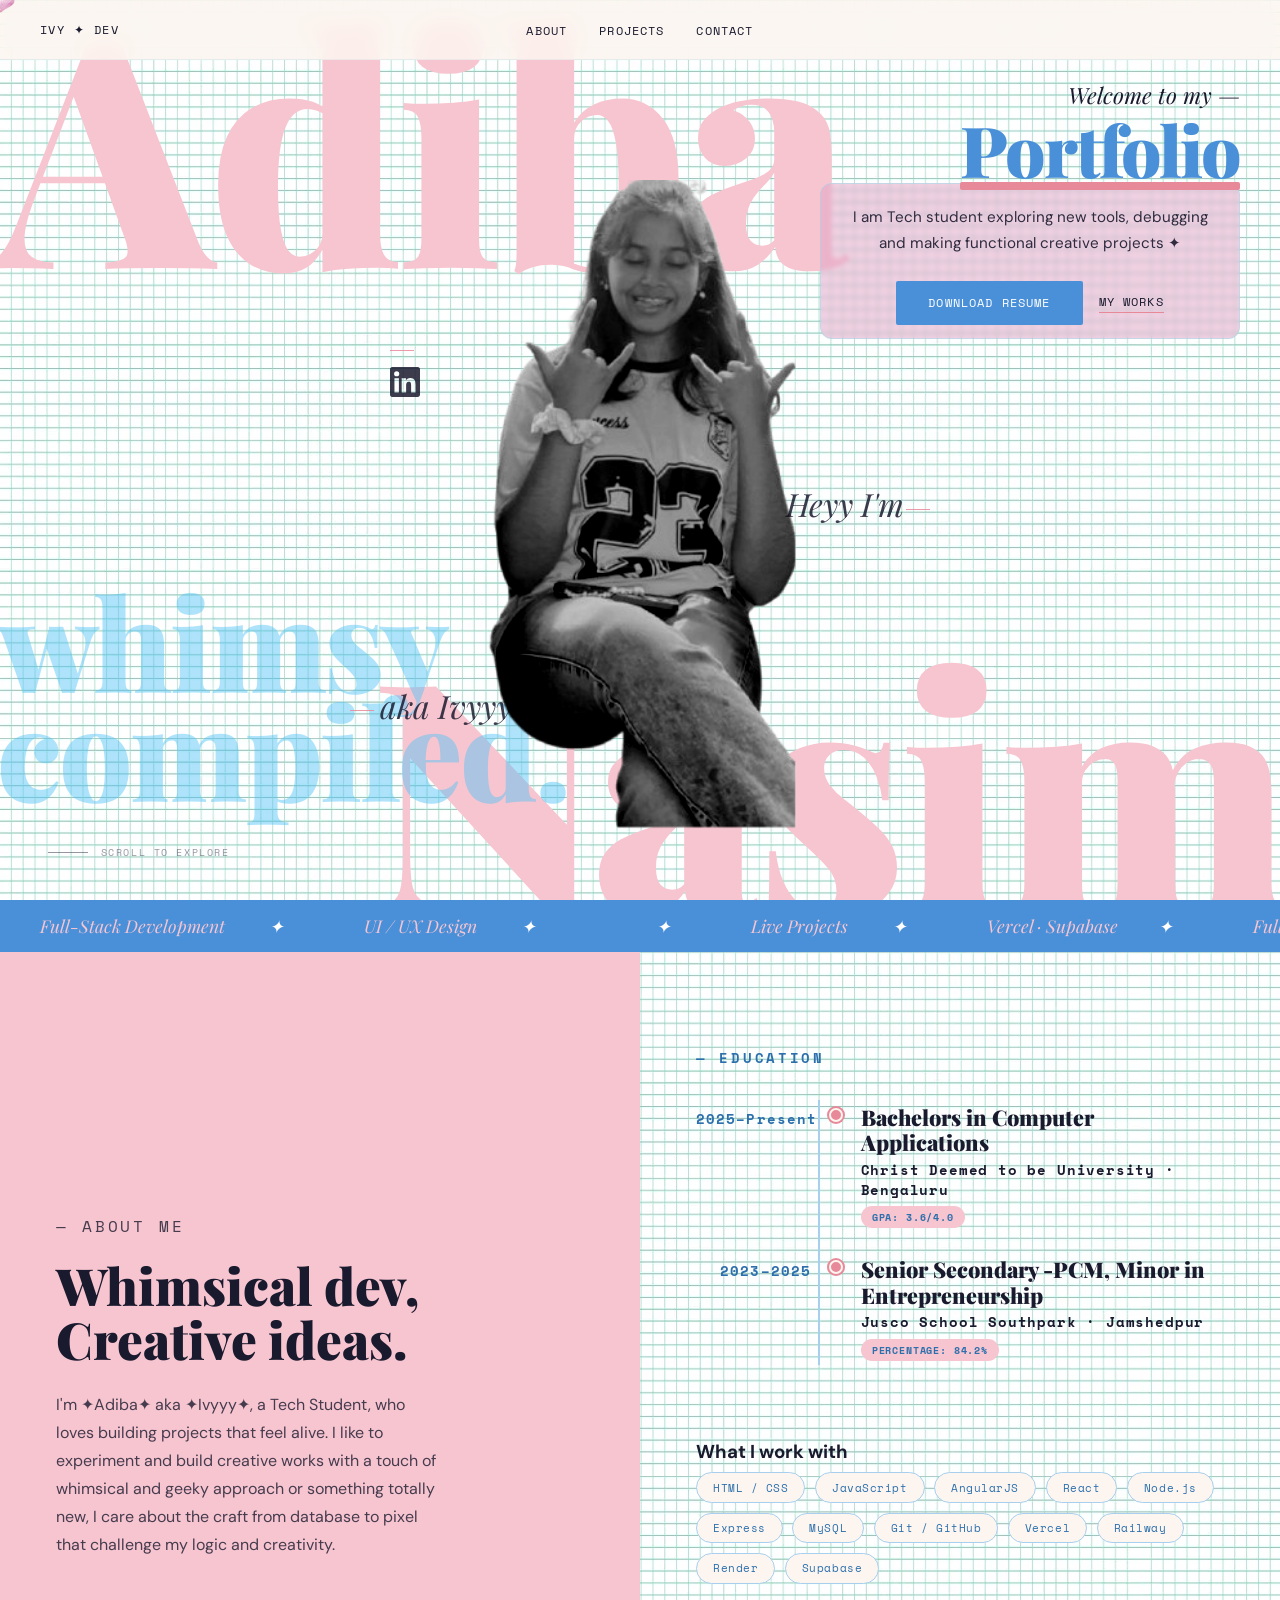
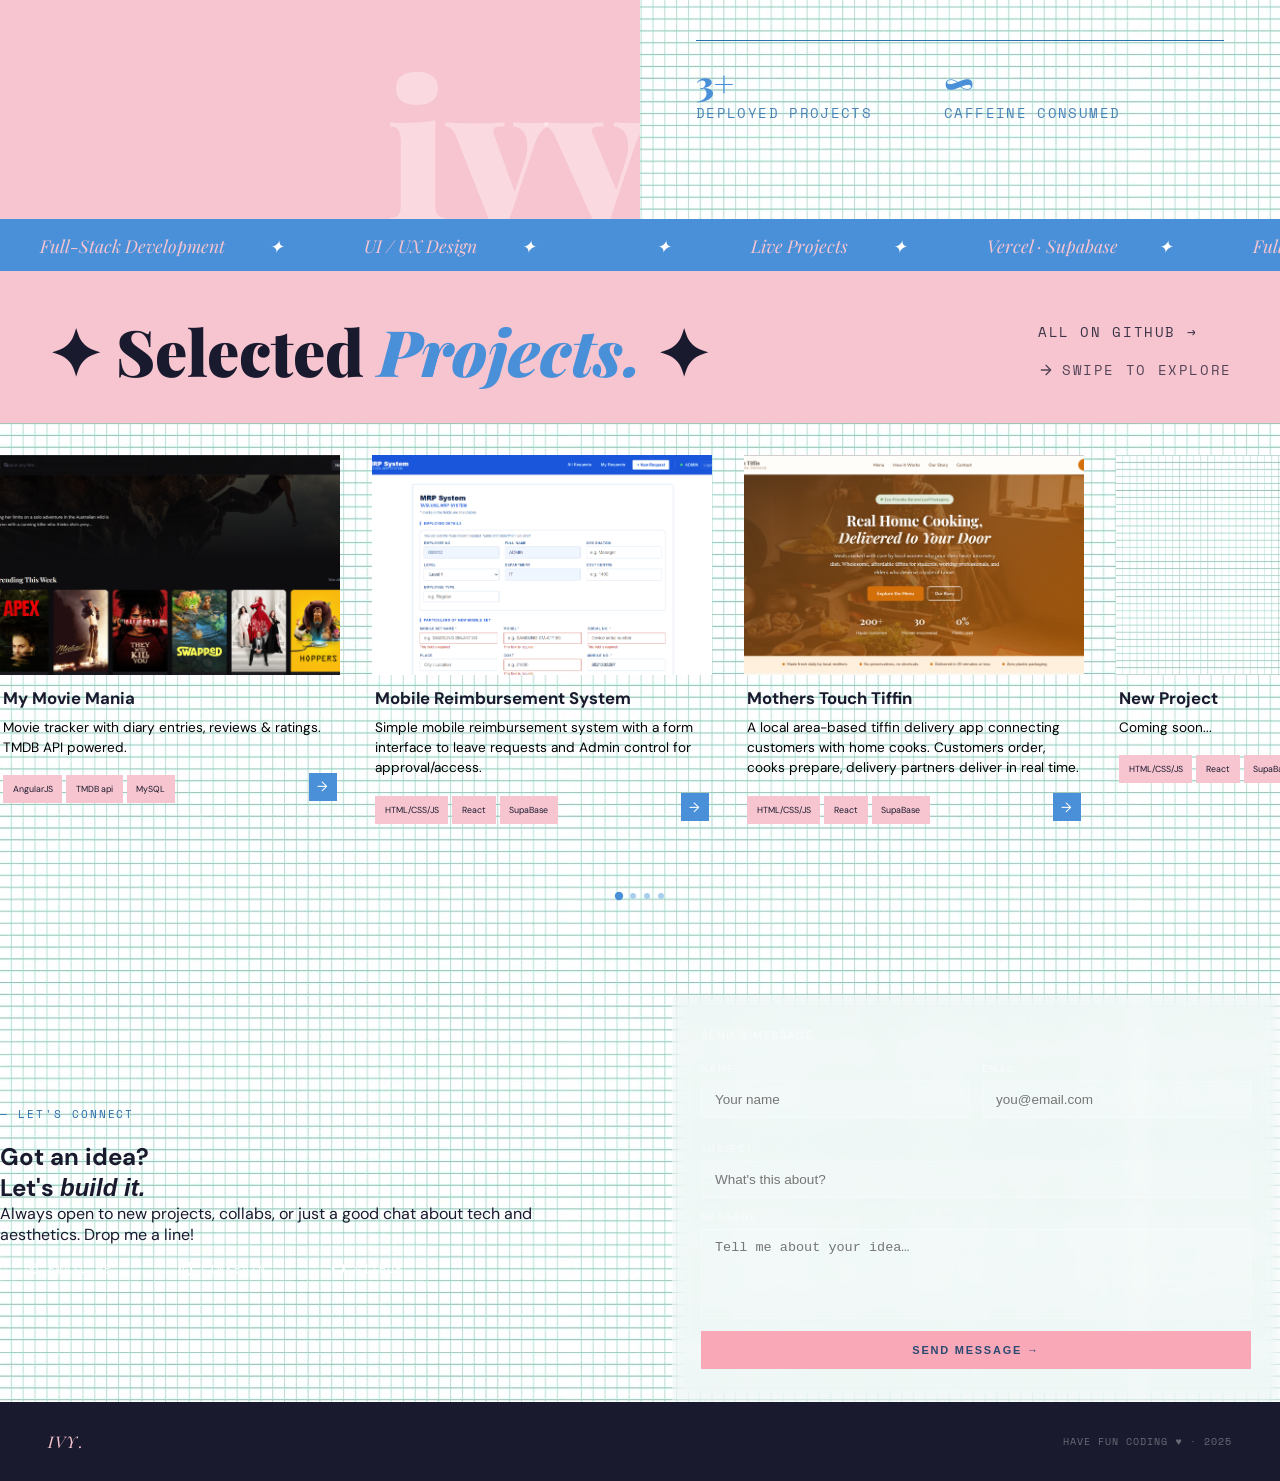
==== commit a77e81f3: "contact strip update" ====
--- a/index.html
+++ b/index.html
@@ -9,6 +9,8 @@
     href="https://fonts.googleapis.com/css2?family=Playfair+Display:ital,wght@0,400;0,900;1,400&family=DM+Sans:wght@300;400;500&family=Space+Mono:wght@400;700&display=swap"
     rel="stylesheet" />
   <link rel="stylesheet" href="styles.css" />
+  <script src="components/contact-strip.js" defer></script>
+
 </head>
 
 <body>
@@ -48,7 +50,7 @@
           I am Tech student exploring new tools, debugging and making functional creative projects ✦
         </p>
         <div class="hero-cta">
-          <a href="Nasim_Adiba_Resume.pdf" class="btn-primary" download>Download Resume</a>
+          <a href="assets/Nasim_Adiba_Resume.pdf" class="btn-primary" download>Download Resume</a>
           <a href="#projects" class="btn-ghost">My Works</a>
         </div>
       </div>
@@ -65,7 +67,7 @@
           </svg>
         </a>
       </span>
-      <img class="hero-photo" src="adi.png" alt="Ivy" />
+      <img class="hero-photo" src="assets/adi.png" alt="Ivy" />
       <span class="photo-note right photo-note-2">Heyy I'm</span>
       <span class="photo-note photo-note-3">aka Ivyyy</span>
     </div>
@@ -185,7 +187,7 @@
       <!-- Card 1: MyMovieMania -->
       <a href="https://MyMovieMania.vercel.app" target="_blank" class="pcard">
         <div class="pcard-bg pcard-bg-2"></div>
-        <img src="mm.png" alt="MyMovieMania">
+        <img src="assets/mm.png" alt="MyMovieMania">
         <div class="pcard-body">
           <div class="pcard-title">My Movie Mania</div>
           <div class="pcard-desc">Movie tracker with diary entries, reviews & ratings. TMDB API powered.</div>
@@ -203,7 +205,7 @@
       <!-- Card 2: Mobile Reimbursement System -->
       <a href="https://uisl-mrps.vercel.app" target="_blank" class="pcard">
         <div class="pcard-bg pcard-bg-1"></div>
-        <img src="mrps.png" alt="Mobile Reimbursement System">
+        <img src="assets/mrps.png" alt="Mobile Reimbursement System">
         <div class="pcard-body">
           <div class="pcard-title">Mobile Reimbursement System</div>
           <div class="pcard-desc">Simple mobile reimbursement system with a form interface to leave requests and Admin
@@ -222,7 +224,7 @@
       <!-- Card 3: Mothers Touch Tiffin -->
       <a href="https://mothers-touch-tiffin.vercel.app" target="_blank" class="pcard">
         <div class="pcard-bg pcard-bg-3"></div>
-        <img src="mtt.png" alt="MothersTouch Tiffin">
+        <img src="assets/mtt.png" alt="MothersTouch Tiffin">
         <div class="pcard-body">
           <div class="pcard-title">Mothers Touch Tiffin</div>
           <div class="pcard-desc">A local area-based tiffin delivery app connecting customers with home cooks. Customers
@@ -241,7 +243,7 @@
       <!-- Card 4: Placeholder -->
       <a href="" target="_blank" class="pcard">
         <div class="pcard-bg pcard-bg-4"></div>
-        <img src="bg.png" alt="">
+        <img src="assets/bg.png" alt="">
         <div class="pcard-body">
           <div class="pcard-title">New Project</div>
           <div class="pcard-desc">Coming soon...</div>
@@ -268,32 +270,8 @@
 
   </section>
 
-  <section id="contact">
-    <div class="contact-inner">
-      <p class="section-label">— Let's Connect</p>
-      <h2>Got an idea?<br>Let's <em>build it.</em></h2>
-      <p>I'm always open to new projects, collabs, or just a good conversation about tech and aesthetics. Drop me a
-        line!</p>
-      <div class="contact-links">
-        <a href="mailto:nasim.adiba02@gmail.com" class="contact-link">✉ Email Me</a>
-        <a rel="noopener noreferrer" href="https://www.linkedin.com/in/adiba-nasim-ivyyy02" target="_blank"
-          class="contact-link">
-          <svg xmlns="http://www.w3.org/2000/svg" width="14" height="14" viewBox="0 0 24 24" fill="currentColor">
-            <path
-              d="M20.447 20.452h-3.554v-5.569c0-1.328-.027-3.037-1.852-3.037-1.853 0-2.136 1.445-2.136 2.939v5.667H9.351V9h3.414v1.561h.046c.477-.9 1.637-1.85 3.37-1.85 3.601 0 4.267 2.37 4.267 5.455v6.286zM5.337 7.433a2.062 2.062 0 0 1-2.063-2.065 2.064 2.064 0 1 1 2.063 2.065zm1.782 13.019H3.555V9h3.564v11.452zM22.225 0H1.771C.792 0 0 .774 0 1.729v20.542C0 23.227.792 24 1.771 24h20.451C23.2 24 24 23.227 24 22.271V1.729C24 .774 23.2 0 22.222 0h.003z" />
-          </svg>
-          LinkedIn
-        </a>
-        <a href="https://github.com/Adiba-Nasim" target="_blank" class="contact-link">
-          <svg xmlns="http://www.w3.org/2000/svg" width="14" height="14" viewBox="0 0 24 24" fill="currentColor">
-            <path
-              d="M12 0C5.374 0 0 5.373 0 12c0 5.302 3.438 9.8 8.207 11.387.599.111.793-.261.793-.577v-2.234c-3.338.726-4.033-1.416-4.033-1.416-.546-1.387-1.333-1.756-1.333-1.756-1.089-.745.083-.729.083-.729 1.205.084 1.839 1.237 1.839 1.237 1.07 1.834 2.807 1.304 3.492.997.107-.775.418-1.305.762-1.604-2.665-.305-5.467-1.334-5.467-5.931 0-1.311.469-2.381 1.236-3.221-.124-.303-.535-1.524.117-3.176 0 0 1.008-.322 3.301 1.23A11.509 11.509 0 0 1 12 5.803c1.02.005 2.047.138 3.006.404 2.291-1.552 3.297-1.23 3.297-1.23.653 1.653.242 2.874.118 3.176.77.84 1.235 1.911 1.235 3.221 0 4.609-2.807 5.624-5.479 5.921.43.372.823 1.102.823 2.222v3.293c0 .319.192.694.801.576C20.566 21.797 24 17.3 24 12c0-6.627-5.373-12-12-12z" />
-          </svg>
-          GitHub
-        </a>
-      </div>
-    </div>
-  </section>
+  <!-- CONTACT STRIP -->
+<contact-strip></contact-strip>
 
   <footer>
     <span class="footer-name">ivy.</span>
--- a/styles.css
+++ b/styles.css
@@ -22,7 +22,7 @@
 
 body {
   font-family: 'DM Sans', sans-serif;
-  background: url('bg.png');
+  background: url('assets/bg.png');
   color: var(--ink);
   overflow-x: hidden;
   cursor: none;
@@ -31,7 +31,7 @@
 .cursor {
   width: 40px;
   height: 40px;
-  background-image: url('cursor.png');
+  background-image: url('assets/cursor.png');
   background-size: contain;
   background-repeat: no-repeat;
   border-radius: 0;
@@ -1450,4 +1450,71 @@
 
 .nav-drawer {
   display: flex;
+}
+.contact-strip {
+  display: grid;
+  grid-template-columns: 1fr 1fr;
+  gap: 64px;
+  align-items: center;
+}
+
+.contact-form {
+  background: rgba(255,255,255,0.12);
+  backdrop-filter: blur(8px);
+  border: 1px solid rgba(255,255,255,0.22);
+  padding: 32px 28px;
+}
+
+.form-title {
+  font-size: 11px;
+  letter-spacing: 0.16em;
+  text-transform: uppercase;
+  color: rgba(255,255,255,0.65);
+  margin-bottom: 20px;
+}
+
+.form-row { display: grid; grid-template-columns: 1fr 1fr; gap: 12px; margin-bottom: 12px; }
+.form-group { display: flex; flex-direction: column; gap: 6px; margin-bottom: 12px; }
+.form-group label { font-size: 10px; letter-spacing: 0.13em; text-transform: uppercase; color: rgba(255,255,255,0.6); }
+
+.form-group input,
+.form-group textarea {
+  background: rgba(255,255,255,0.1);
+  border: 1px solid rgba(255,255,255,0.25);
+  color: #fff;
+  font-size: 13.5px;
+  padding: 10px 13px;
+  outline: none;
+  resize: none;
+  width: 100%;
+  transition: border-color 0.2s, background 0.2s;
+}
+
+.form-group input:focus,
+.form-group textarea:focus {
+  border-color: rgba(249,168,184,0.8);
+  background: rgba(255,255,255,0.15);
+}
+
+.form-group textarea { min-height: 90px; }
+
+.submit-btn {
+  width: 100%;
+  padding: 13px;
+  background: #f9a8b8;
+  color: #2a4a72;
+  border: none;
+  font-size: 11px;
+  font-weight: 700;
+  letter-spacing: 0.16em;
+  text-transform: uppercase;
+  cursor: pointer;
+  transition: background 0.2s, transform 0.15s;
+}
+
+.submit-btn:hover { background: #fbccd7; transform: translateY(-1px); }
+
+@media (max-width: 720px) {
+  .contact-strip { grid-template-columns: 1fr; }
+  .form-row { grid-template-columns: 1fr; }
 }
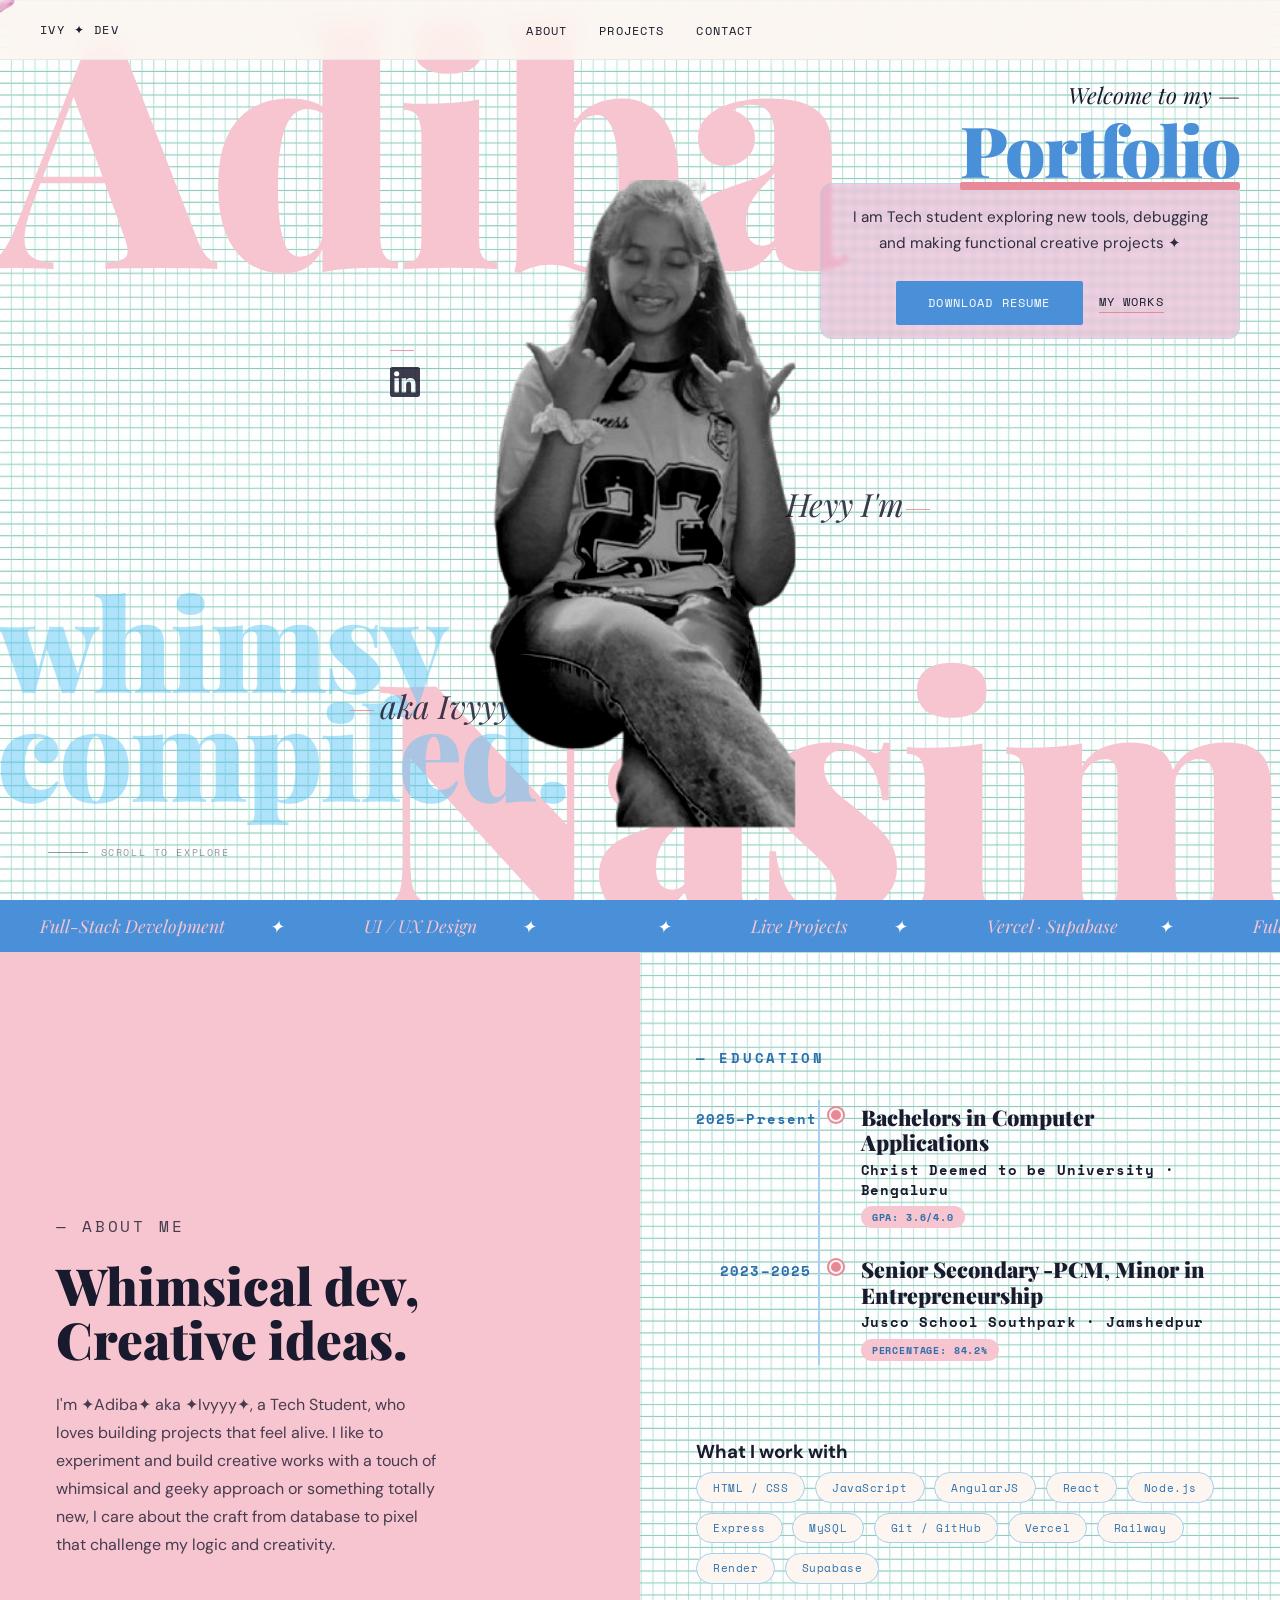
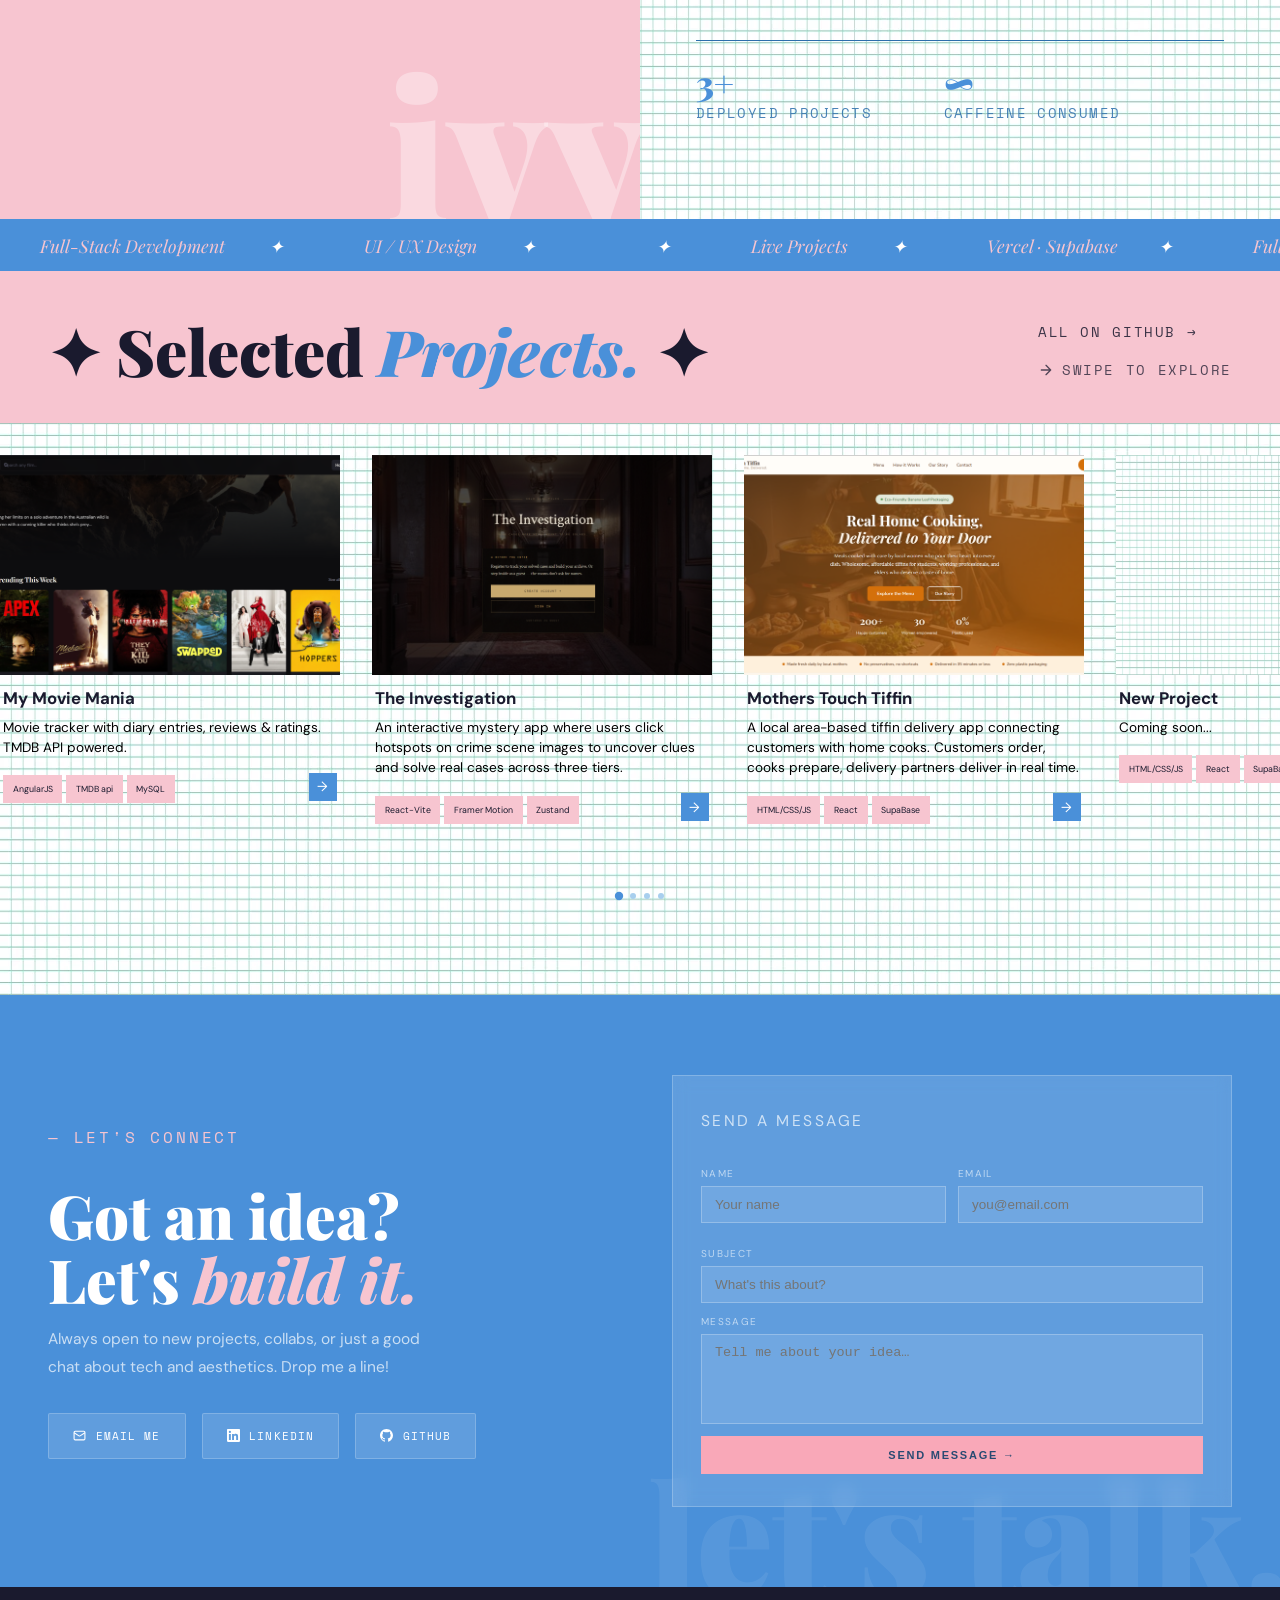
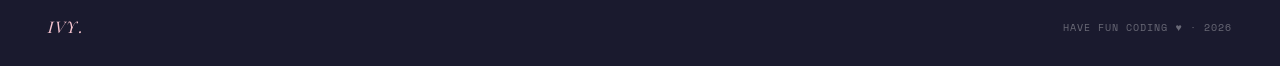
==== commit 0f737c2c: "added project 3 4" ====
--- a/index.html
+++ b/index.html
@@ -202,19 +202,18 @@
         </div>
       </a>
 
-      <!-- Card 2: Mobile Reimbursement System -->
-      <a href="https://uisl-mrps.vercel.app" target="_blank" class="pcard">
+      <!-- Card 2: The Investigation -->
+      <a href="https://the-investigation.vercel.app/" target="_blank" class="pcard">
         <div class="pcard-bg pcard-bg-1"></div>
-        <img src="assets/mrps.png" alt="Mobile Reimbursement System">
+        <img src="assets/ti.png" alt="The Investigation">
         <div class="pcard-body">
-          <div class="pcard-title">Mobile Reimbursement System</div>
-          <div class="pcard-desc">Simple mobile reimbursement system with a form interface to leave requests and Admin
-            control for approval/access.</div>
+          <div class="pcard-title">The Investigation</div>
+          <div class="pcard-desc">An interactive mystery app where users click hotspots on crime scene images to uncover clues and solve real cases across three tiers.</div>
           <div class="pcard-footer">
             <div class="pcard-pills">
-              <span class="pcard-pill">HTML/CSS/JS</span>
-              <span class="pcard-pill">React</span>
-              <span class="pcard-pill">SupaBase</span>
+              <span class="pcard-pill">React-Vite</span>
+              <span class="pcard-pill">Framer Motion</span>
+              <span class="pcard-pill">Zustand</span>
             </div>
             <div class="pcard-arrow">→</div>
           </div>
@@ -275,7 +274,7 @@
 
   <footer>
     <span class="footer-name">ivy.</span>
-    <span>Have Fun coding ♥ · 2025</span>
+    <span>Have Fun coding ♥ · 2026</span>
   </footer>
 
   <script>
--- a/styles.css
+++ b/styles.css
@@ -1096,87 +1096,6 @@
 }
 
 
-/* CONTACT */
-#contact {
-  background: var(--blue);
-  padding: 7rem 3rem;
-  position: relative;
-  overflow: hidden;
-}
-
-#contact::before {
-  content: 'let\'s talk.';
-  position: absolute;
-  bottom: -0.15em;
-  right: -0.05em;
-  font-family: 'Playfair Display', serif;
-  font-weight: 900;
-  font-size: clamp(5rem, 13vw, 13rem);
-  color: rgba(255, 255, 255, 0.07);
-  line-height: 1;
-  pointer-events: none;
-  white-space: nowrap;
-}
-
-.contact-inner {
-  max-width: 640px;
-  position: relative;
-  z-index: 2;
-}
-
-.contact-inner .section-label {
-  color: var(--pink);
-}
-
-.contact-inner h2 {
-  font-family: 'Playfair Display', serif;
-  font-weight: 900;
-  font-size: clamp(2.5rem, 5vw, 4rem);
-  color: #fff;
-  line-height: 1.05;
-  margin-bottom: 1.2rem;
-}
-
-.contact-inner h2 em {
-  color: var(--pink);
-  font-style: italic;
-}
-
-.contact-inner p {
-  font-size: 1rem;
-  line-height: 1.7;
-  color: rgba(255, 255, 255, 0.75);
-  margin-bottom: 2.5rem;
-  max-width: 400px;
-}
-
-.contact-links {
-  display: flex;
-  gap: 1rem;
-  flex-wrap: wrap;
-}
-
-.contact-link {
-  display: flex;
-  align-items: center;
-  gap: 0.6rem;
-  background: rgba(255, 255, 255, 0.12);
-  border: 1.5px solid rgba(255, 255, 255, 0.2);
-  border-radius: 2px;
-  padding: 0.85rem 1.5rem;
-  color: #fff;
-  text-decoration: none;
-  font-family: 'Space Mono', monospace;
-  font-size: 0.7rem;
-  letter-spacing: 0.1em;
-  text-transform: uppercase;
-  transition: background 0.2s, border-color 0.2s;
-}
-
-.contact-link:hover {
-  background: var(--pink-dk);
-  border-color: var(--pink-dk);
-}
 
 /* FOOTER */
 footer {
@@ -1451,6 +1370,92 @@
 .nav-drawer {
   display: flex;
 }
+
+        /* CONTACT STRIP */
+        .contact-strip {
+            background: var(--blue);
+            padding: 5rem 3rem;
+            position: relative;
+            overflow: hidden;
+            display: flex;
+            flex-direction: column;
+            align-items: flex-start;
+        }
+
+        .contact-strip::before {
+            content: 'let\'s talk.';
+            position: absolute;
+            bottom: -0.15em;
+            right: -0.05em;
+            font-family: 'Playfair Display', serif;
+            font-weight: 900;
+            font-size: clamp(4rem, 12vw, 11rem);
+            color: rgba(255, 255, 255, 0.07);
+            line-height: 1;
+            pointer-events: none;
+            white-space: nowrap;
+        }
+
+        .contact-strip .section-label {
+            color: var(--pink);
+        }
+
+        .contact-strip h2 {
+            font-family: 'Playfair Display', serif;
+            font-weight: 900;
+            font-size: clamp(2.2rem, 5vw, 3.8rem);
+            color: #fff;
+            line-height: 1.05;
+            margin-bottom: 1rem;
+            position: relative;
+            z-index: 1;
+        }
+
+        .contact-strip h2 em {
+            color: var(--pink);
+            font-style: italic;
+        }
+
+        .contact-strip p {
+            color: rgba(255, 255, 255, 0.7);
+            font-size: 0.97rem;
+            line-height: 1.75;
+            margin-bottom: 2rem;
+            max-width: 400px;
+            position: relative;
+            z-index: 1;
+        }
+
+        .contact-links {
+            display: flex;
+            gap: 1rem;
+            flex-wrap: wrap;
+            position: relative;
+            z-index: 1;
+        }
+
+        .contact-link {
+            display: flex;
+            align-items: center;
+            gap: 0.6rem;
+            background: rgba(255, 255, 255, 0.12);
+            border: 1.5px solid rgba(255, 255, 255, 0.2);
+            border-radius: 2px;
+            padding: 0.85rem 1.5rem;
+            color: #fff;
+            text-decoration: none;
+            font-family: 'Space Mono', monospace;
+            font-size: 0.7rem;
+            letter-spacing: 0.1em;
+            text-transform: uppercase;
+            transition: background 0.2s, border-color 0.2s;
+        }
+
+        .contact-link:hover {
+            background: var(--pink-dk);
+            border-color: var(--pink-dk);
+        }
+        
 .contact-strip {
   display: grid;
   grid-template-columns: 1fr 1fr;
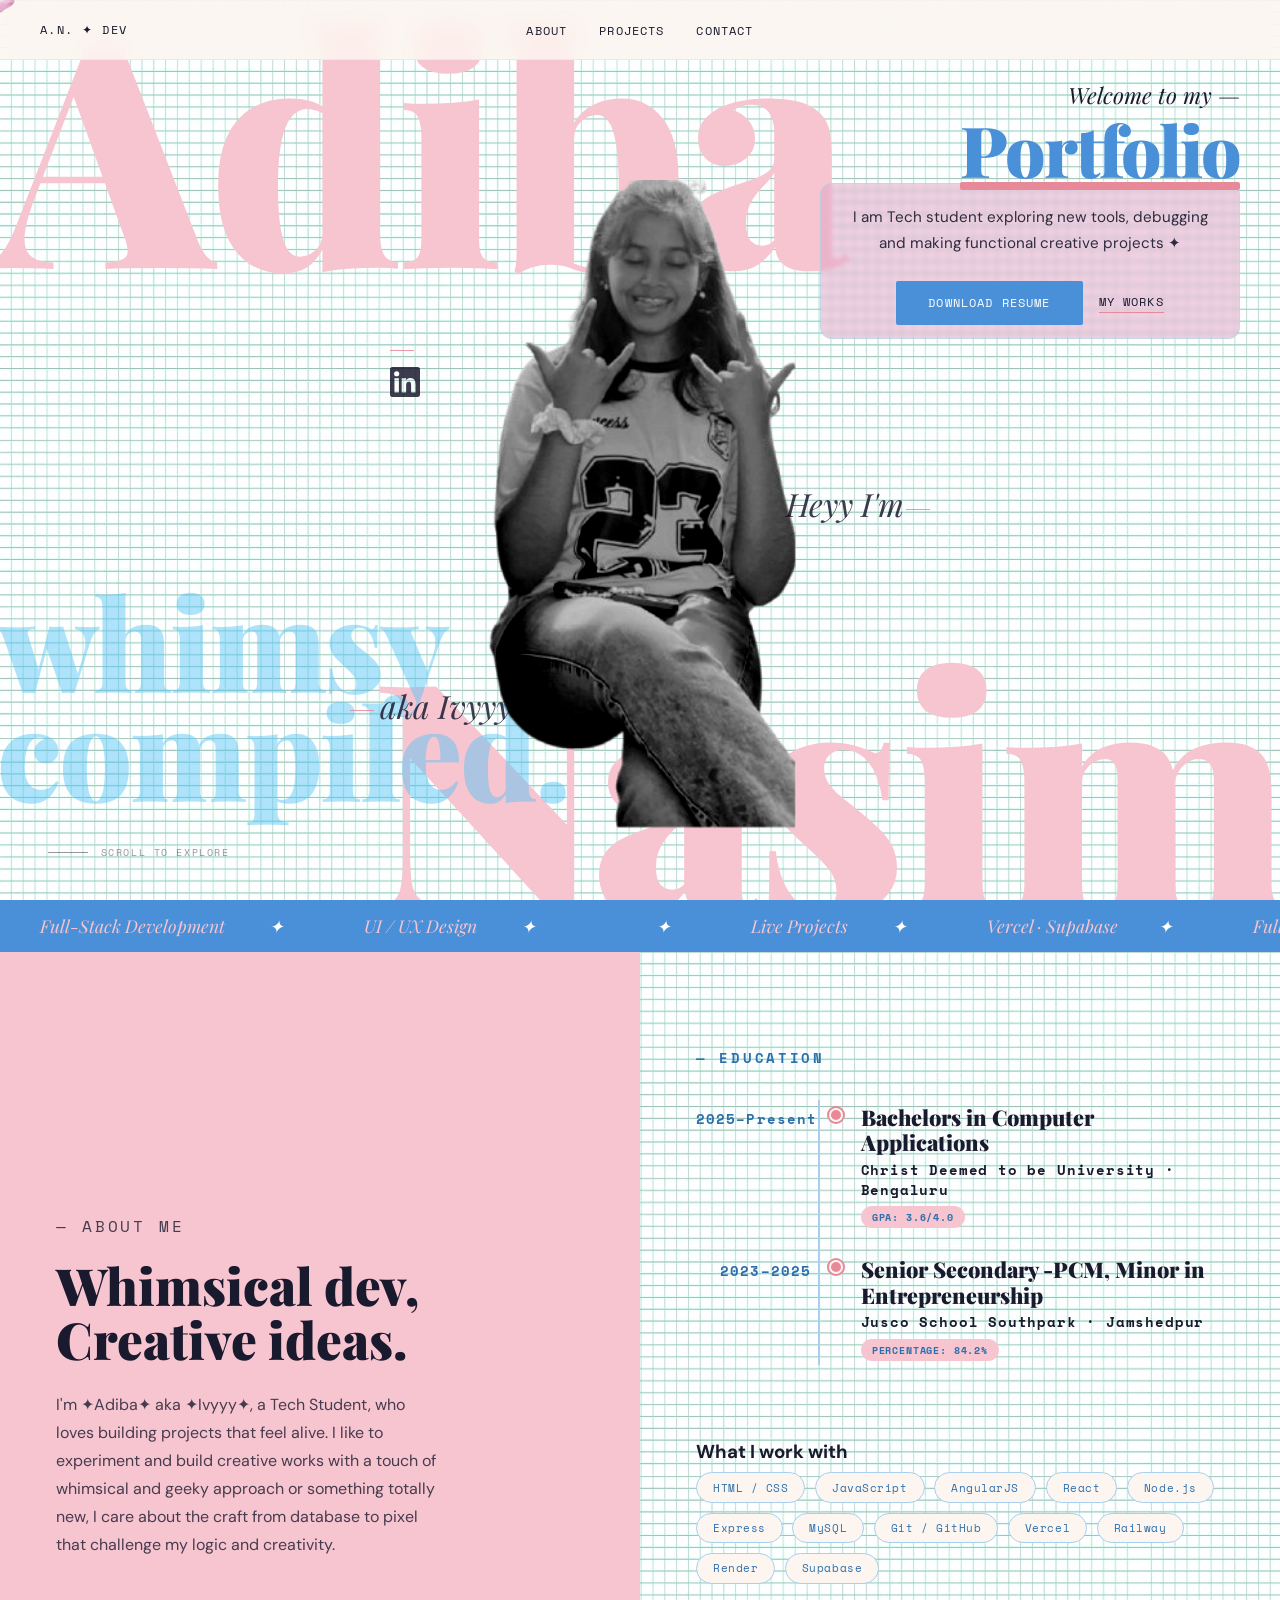
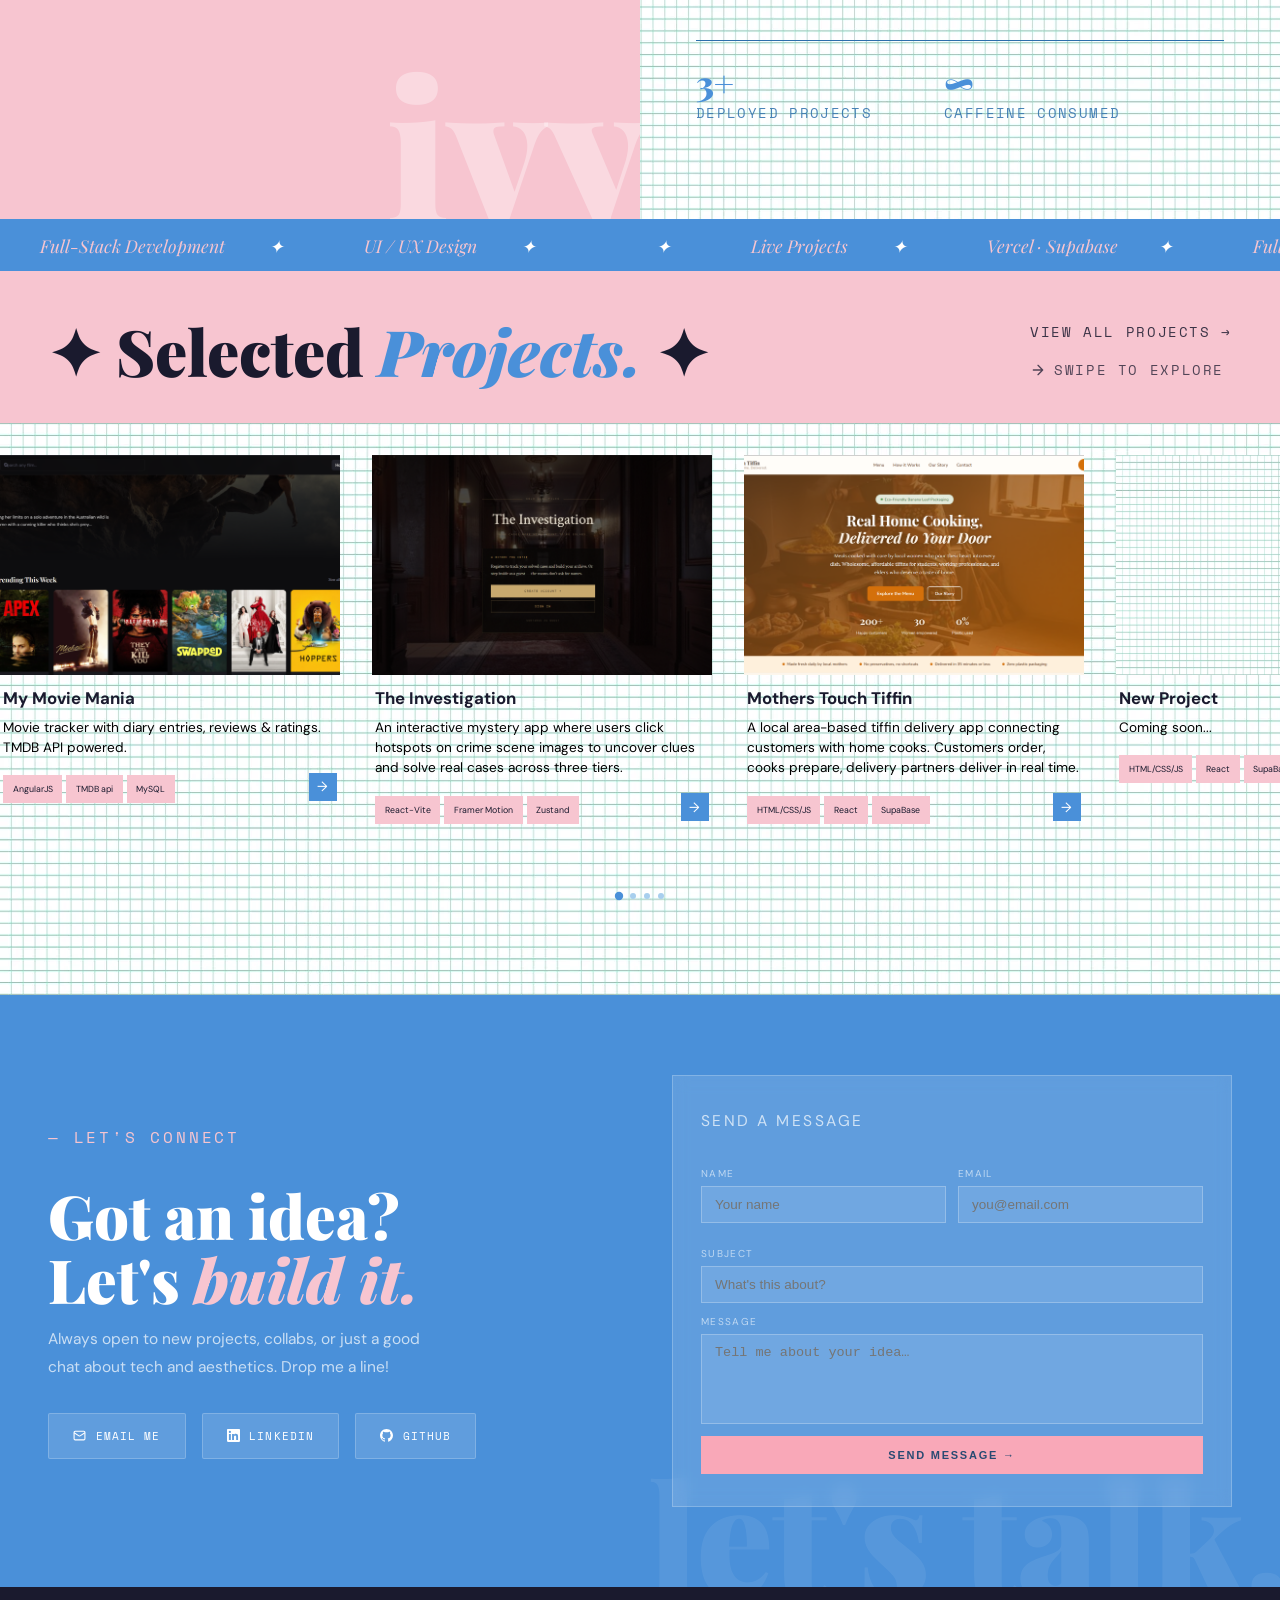
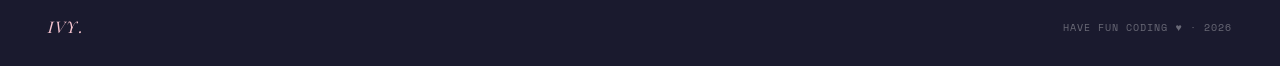
==== commit 09ab0bd1: "projects screen view changes" ====
--- a/index.html
+++ b/index.html
@@ -4,7 +4,7 @@
 <head>
   <meta charset="UTF-8" />
   <meta name="viewport" content="width=device-width, initial-scale=1.0" />
-  <title>Ivy ♥ Portfolio</title>
+  <title>A.N. Portfolio</title>
   <link
     href="https://fonts.googleapis.com/css2?family=Playfair+Display:ital,wght@0,400;0,900;1,400&family=DM+Sans:wght@300;400;500&family=Space+Mono:wght@400;700&display=swap"
     rel="stylesheet" />
@@ -18,14 +18,14 @@
   <div class="cursor" id="cursor"></div>
 
   <div class="nav-drawer" id="navDrawer">
-    <span class="drawer-tag">ivy ✦ dev</span>
+    <span class="drawer-tag">A.N. ✦ dev</span>
     <a href="#about" class="drawer-link">About</a>
     <a href="projects.html" class="drawer-link">Projects</a>
     <a href="#contact" class="drawer-link">Contact</a>
   </div>
 
   <nav>
-    <span class="nav-logo">ivy ✦ dev</span>
+    <span class="nav-logo">A.N. ✦ dev</span>
     <ul class="nav-links">
       <li><a href="#about">About</a></li>
       <li><a href="projects.html">Projects</a></li>
@@ -170,7 +170,7 @@
   <section id="projects">
     <div class="projects-header">
       <div class="projects-header-left">
-        <a href="https://github.com/Adiba-Nasim" target="_blank">All on Github →</a>
+        <a href="projects.html" target="_blank">View All Projects →</a>
         <div class="carousel-hint">
           <svg xmlns="http://www.w3.org/2000/svg" viewBox="0 0 24 24" fill="none" stroke="currentColor" stroke-width="2"
             stroke-linecap="round" stroke-linejoin="round">
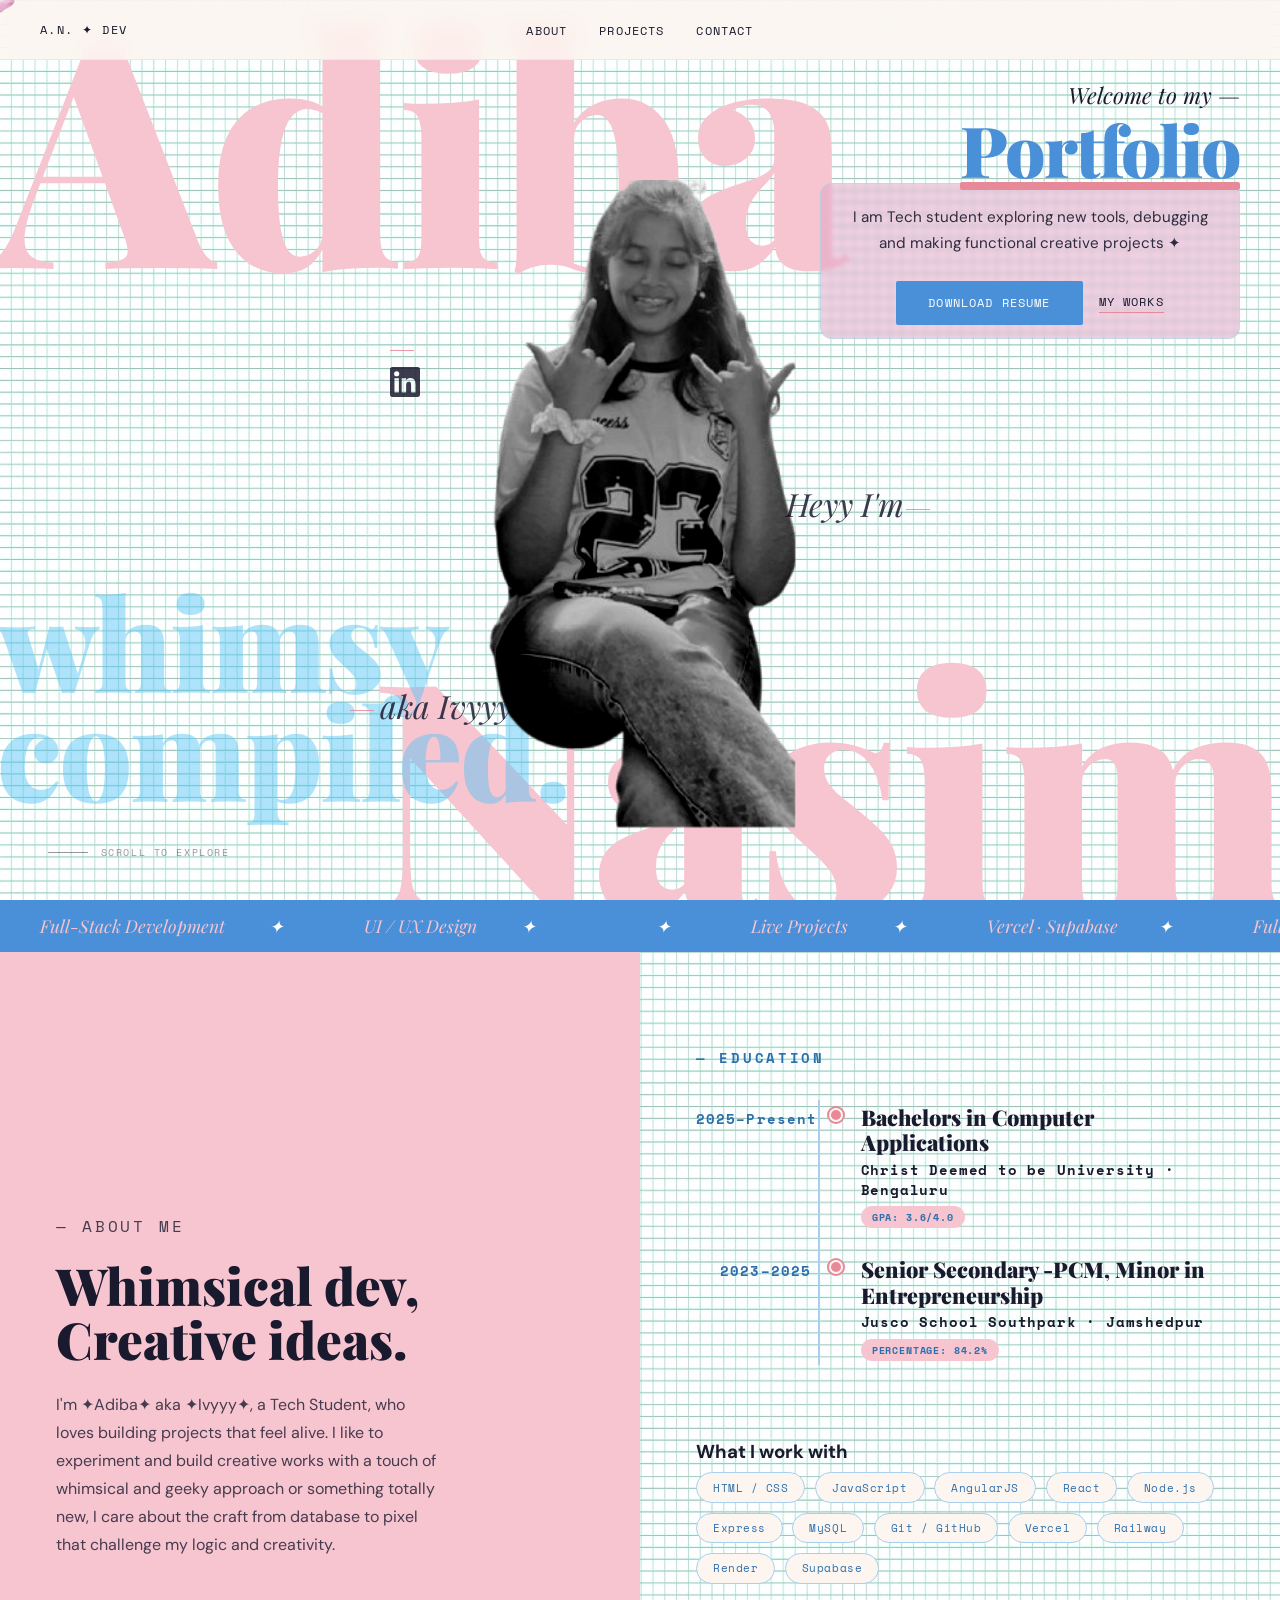
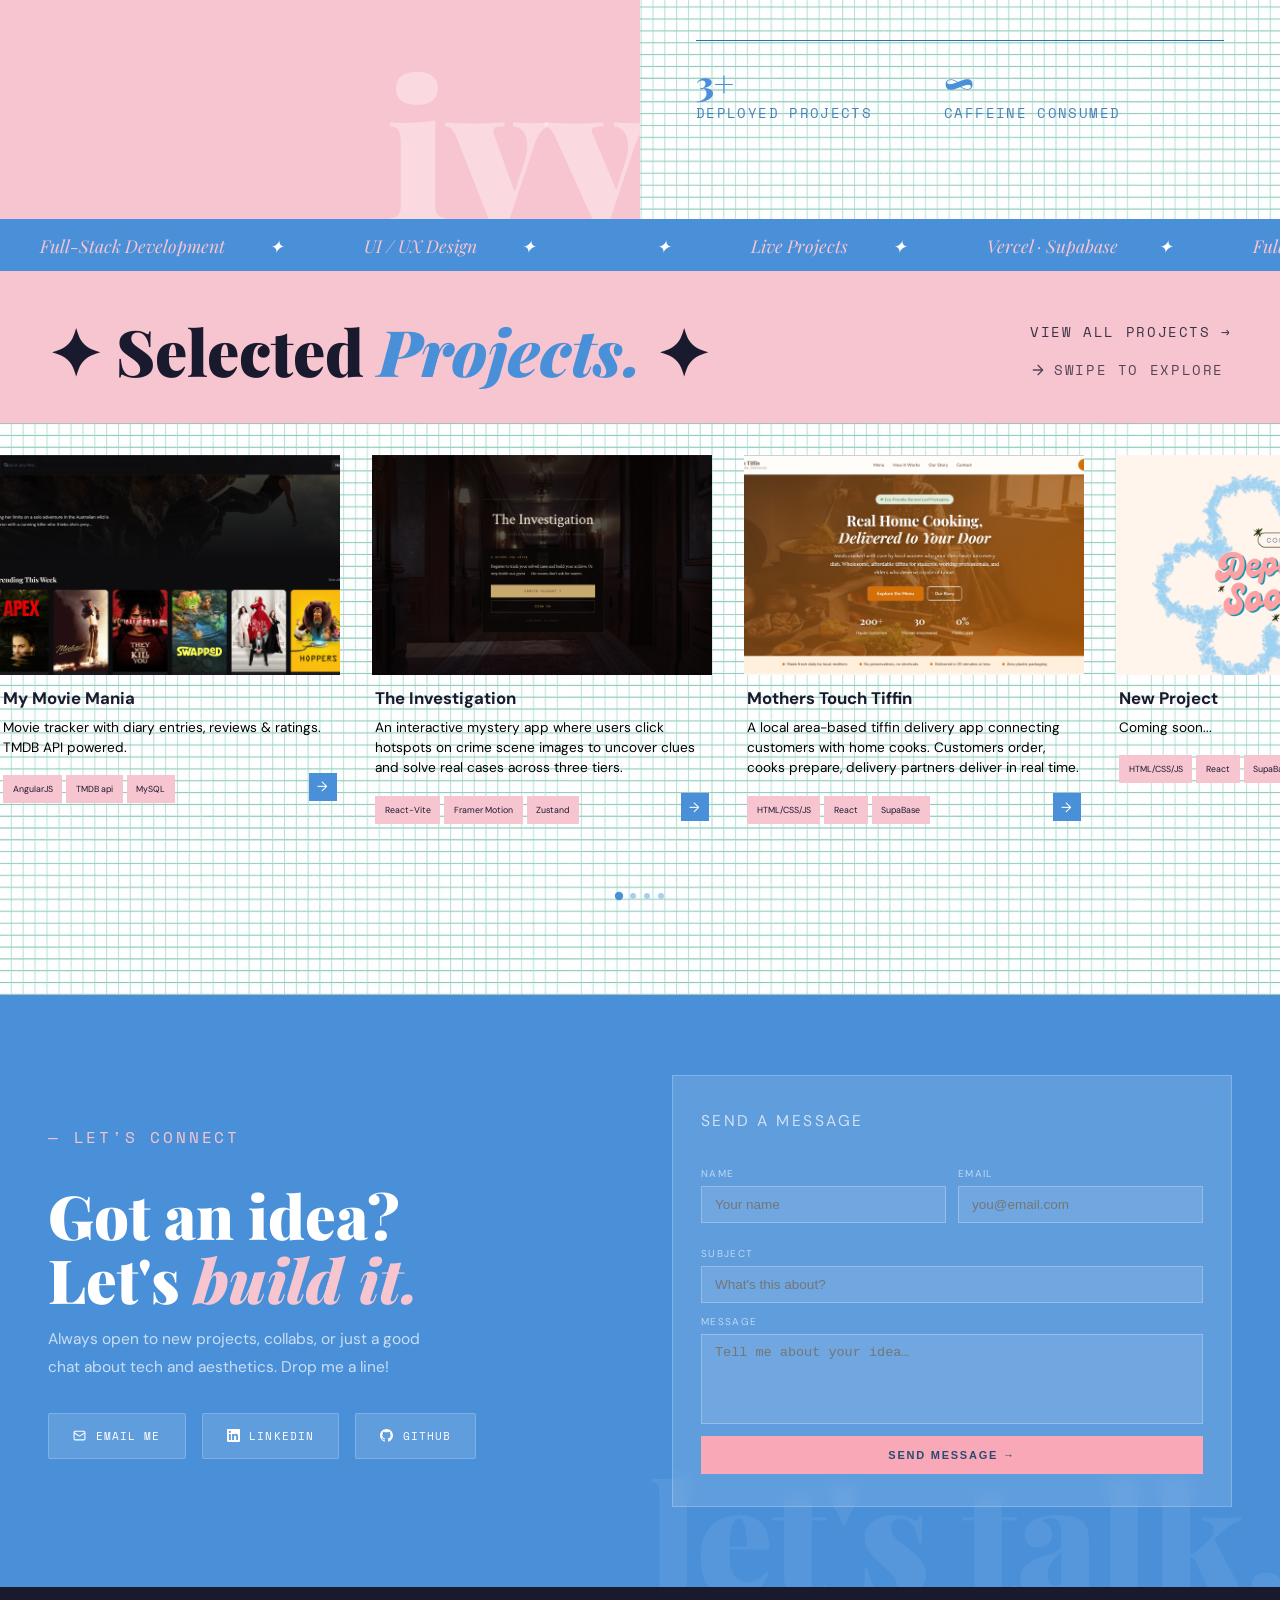
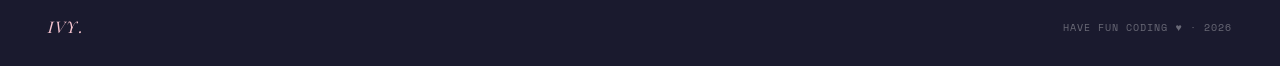
==== commit b06e1995: "projects screen view changes" ====
--- a/index.html
+++ b/index.html
@@ -242,7 +242,7 @@
       <!-- Card 4: Placeholder -->
       <a href="" target="_blank" class="pcard">
         <div class="pcard-bg pcard-bg-4"></div>
-        <img src="assets/bg.png" alt="">
+        <img src="assets/new.png" alt="New Project">
         <div class="pcard-body">
           <div class="pcard-title">New Project</div>
           <div class="pcard-desc">Coming soon...</div>
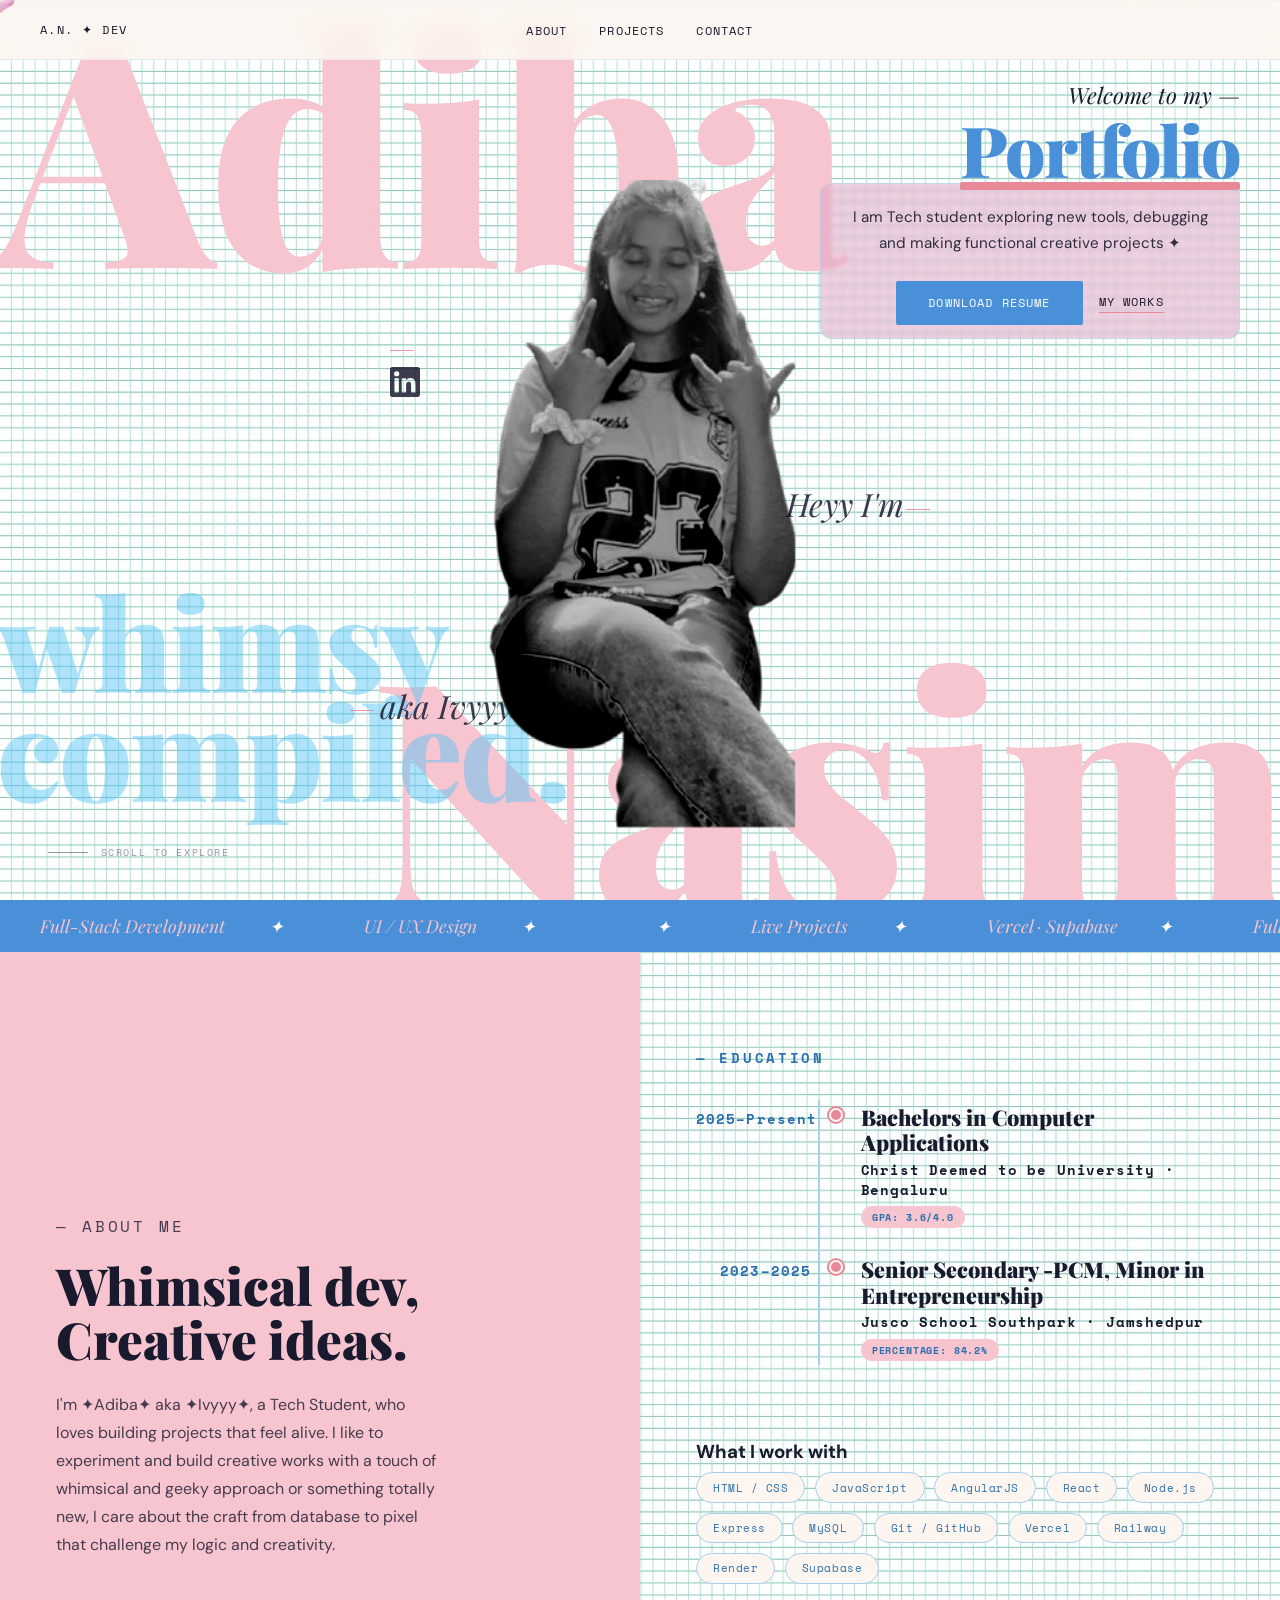
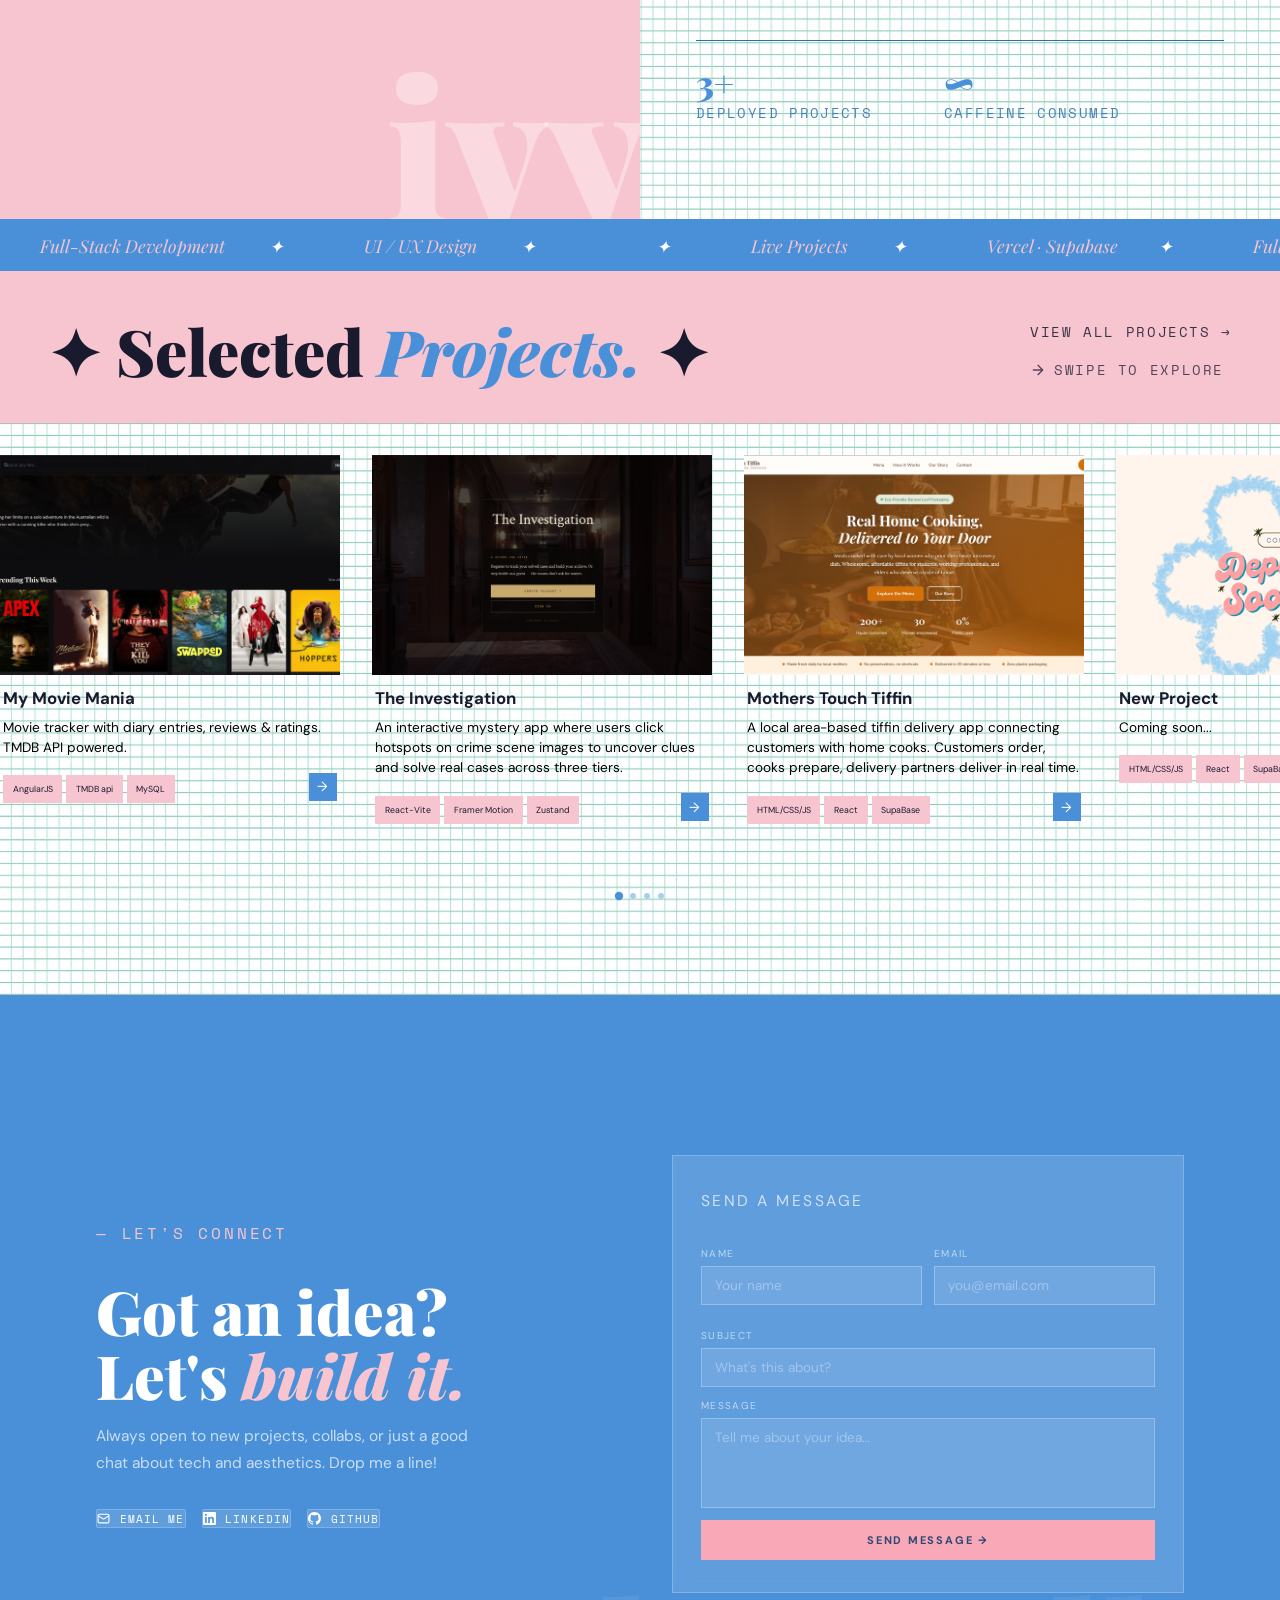
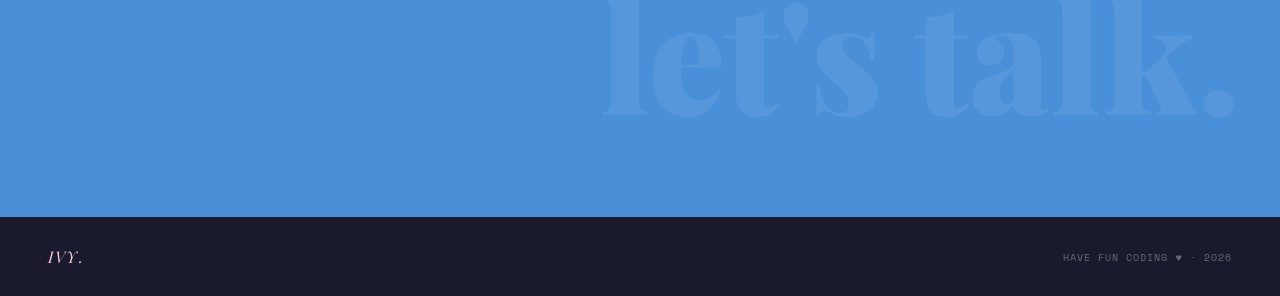
==== commit e004bc53: "updated the entire styling aspects into styles.css" ====
--- a/index.html
+++ b/index.html
@@ -270,7 +270,7 @@
   </section>
 
   <!-- CONTACT STRIP -->
-<contact-strip></contact-strip>
+<contact-strip id="contact"></contact-strip>
 
   <footer>
     <span class="footer-name">ivy.</span>
--- a/styles.css
+++ b/styles.css
@@ -53,7 +53,7 @@
   }
 }
 
-/* NAV */
+/* ─── NAV ─────────────────────────────────────────────── */
 nav {
   position: fixed;
   top: 0;
@@ -79,11 +79,43 @@
   justify-self: start;
 }
 
+/* projects.html uses a back-link in the left col */
+.nav-back {
+  display: flex;
+  align-items: center;
+  gap: 0.6rem;
+  font-family: 'Space Mono', monospace;
+  font-size: 0.7rem;
+  letter-spacing: 0.1em;
+  text-transform: uppercase;
+  color: var(--ink);
+  text-decoration: none;
+  justify-self: start;
+  transition: color 0.2s;
+}
+
+.nav-back:hover {
+  color: var(--blue);
+}
+
+.nav-back svg {
+  transition: transform 0.2s;
+}
+
+.nav-back:hover svg {
+  transform: translateX(-3px);
+}
+
 .nav-links {
   display: flex;
   gap: 2rem;
   list-style: none;
   justify-self: center;
+}
+
+/* projects.html right-aligns nav-links */
+.nav-links.right {
+  justify-self: end;
 }
 
 .nav-links a {
@@ -146,7 +178,7 @@
 }
 
 .nav-drawer {
-  display: none;
+  display: flex;
   position: fixed;
   top: 0;
   left: 0;
@@ -208,7 +240,66 @@
   opacity: 0.6;
 }
 
-/* HERO */
+/* ─── SHARED UTILITY ──────────────────────────────────── */
+.section-label {
+  font-family: 'Space Mono', monospace;
+  font-size: 0.68rem;
+  letter-spacing: 0.18em;
+  text-transform: uppercase;
+  color: var(--blue-dk);
+  margin-bottom: 1.2rem;
+}
+
+/* ─── MARQUEE ─────────────────────────────────────────── */
+.marquee-wrap {
+  background: var(--blue);
+  margin: 0;
+  padding: 0.9rem 0;
+  overflow: hidden;
+}
+
+.marquee-track {
+  display: flex;
+  gap: 0;
+  animation: marquee 20s linear infinite;
+  width: max-content;
+}
+
+.marquee-item {
+  font-family: 'Playfair Display', serif;
+  font-style: italic;
+  font-size: 1.1rem;
+  color: var(--pink);
+  padding: 0 2.5rem;
+  white-space: nowrap;
+}
+
+.marquee-item .dot {
+  color: #fff;
+  margin-left: 2.5rem;
+}
+
+@keyframes marquee {
+  from { transform: translateX(0); }
+  to   { transform: translateX(-50%); }
+}
+
+/* ─── ANIMATIONS ──────────────────────────────────────── */
+.fade-up {
+  opacity: 0;
+  transform: translateY(28px);
+  animation: fadeUp 0.75s ease forwards;
+}
+
+.fade-up:nth-child(1) { animation-delay: 0.1s; }
+.fade-up:nth-child(2) { animation-delay: 0.25s; }
+.fade-up:nth-child(3) { animation-delay: 0.4s; }
+
+@keyframes fadeUp {
+  to { opacity: 1; transform: translateY(0); }
+}
+
+/* ─── HERO (index) ────────────────────────────────────── */
 #hero {
   min-height: 100vh;
   position: relative;
@@ -273,7 +364,6 @@
   }
 }
 
-/* PHOTO — anchored to bottom, sits on marquee */
 .hero-right {
   position: absolute;
   left: 50%;
@@ -303,15 +393,8 @@
 }
 
 @keyframes photoIn {
-  from {
-    opacity: 0;
-    transform: translateY(16px);
-  }
-
-  to {
-    opacity: 1;
-    transform: translateY(0);
-  }
+  from { opacity: 0; transform: translateY(16px); }
+  to   { opacity: 1; transform: translateY(0); }
 }
 
 .photo-note {
@@ -336,9 +419,7 @@
   margin-right: 6px;
 }
 
-.photo-note.right::before {
-  display: none;
-}
+.photo-note.right::before { display: none; }
 
 .photo-note.right::after {
   content: '';
@@ -350,37 +431,15 @@
   margin-left: 2px;
 }
 
-.photo-note-1 {
-  top: 20%;
-  left: -60px;
-   pointer-events: all;
-}
-
-.photo-note-2 {
-  top: 42%;
-  right: -100px;
-  animation-delay: 1.2s;
-}
-
-.photo-note-3 {
-  bottom: 24%;
-  left: -100px;
-  animation-delay: 2.4s;
-}
+.photo-note-1 { top: 20%; left: -60px; pointer-events: all; }
+.photo-note-2 { top: 42%; right: -100px; animation-delay: 1.2s; }
+.photo-note-3 { bottom: 24%; left: -100px; animation-delay: 2.4s; }
 
 @keyframes noteFloat {
-
-  0%,
-  100% {
-    transform: translateY(0) rotate(-0.8deg);
-  }
-
-  50% {
-    transform: translateY(-6px) rotate(0.4deg);
-  }
-}
-
-/* INTRO BUBBLE — top right */
+  0%, 100% { transform: translateY(0) rotate(-0.8deg); }
+  50%       { transform: translateY(-6px) rotate(0.4deg); }
+}
+
 .hero-left {
   position: absolute;
   top: 5rem;
@@ -528,52 +587,13 @@
   background: currentColor;
 }
 
-/* MARQUEE */
-.marquee-wrap {
-  background: var(--blue);
-  margin: 0;
-  padding: 0.9rem 0;
-  overflow: hidden;
-}
-
-.marquee-track {
-  display: flex;
-  gap: 0;
-  animation: marquee 20s linear infinite;
-  width: max-content;
-}
-
-.marquee-item {
-  font-family: 'Playfair Display', serif;
-  font-style: italic;
-  font-size: 1.1rem;
-  color: var(--pink);
-  padding: 0 2.5rem;
-  white-space: nowrap;
-}
-
-.marquee-item .dot {
-  color: #fff;
-  margin-left: 2.5rem;
-}
-
-@keyframes marquee {
-  from {
-    transform: translateX(0);
-  }
-
-  to {
-    transform: translateX(-50%);
-  }
-}
-
-/* ABOUT */
+/* ─── ABOUT ───────────────────────────────────────────── */
 #about {
   display: grid;
   grid-template-columns: 1fr 1fr;
   gap: 0;
   align-items: stretch;
-
+  scroll-margin-top: 80px;
 }
 
 .about-left {
@@ -585,14 +605,6 @@
   position: relative;
   overflow: hidden;
   min-height: 100%;
-}
-
-.about-right {
-  padding: 4rem 3.5rem;
-  display: flex;
-  flex-direction: column;
-  justify-content: space-between;
-  gap: 2rem;
 }
 
 .about-left::before {
@@ -608,15 +620,6 @@
   pointer-events: none;
 }
 
-.section-label {
-  font-family: 'Space Mono', monospace;
-  font-size: 0.68rem;
-  letter-spacing: 0.18em;
-  text-transform: uppercase;
-  color: var(--blue-dk);
-  margin-bottom: 1.2rem;
-}
-
 .about-left h2 {
   font-family: 'Playfair Display', serif;
   font-weight: 900;
@@ -634,7 +637,6 @@
   max-width: 380px;
 }
 
-
 .about-right {
   padding: 6rem 3.5rem;
   display: flex;
@@ -643,11 +645,9 @@
   gap: 2.5rem;
 }
 
-.about-edu {
-  margin-bottom: 1.5rem;
-}
-
-.about-edu>.section-label {
+.about-edu { margin-bottom: 1.5rem; }
+
+.about-edu > .section-label {
   font-size: 0.85rem;
   font-weight: 700;
   letter-spacing: 0.2em;
@@ -793,7 +793,7 @@
   opacity: 0.85;
 }
 
-/* PROJECTS CAROUSEL */
+/* ─── PROJECTS CAROUSEL (index) ───────────────────────── */
 #projects {
   scroll-margin-top: 80px;
   padding: 0 0 5rem;
@@ -801,9 +801,11 @@
   overflow: hidden;
   margin-top: 0;
 }
-#about, #contact {
+
+#contact {
   scroll-margin-top: 80px;
 }
+
 .projects-header {
   display: flex;
   align-items: center;
@@ -843,12 +845,19 @@
   opacity: 0.85;
 }
 
+.projects-header-left {
+  display: flex;
+  flex-direction: column;
+  align-items: flex-start;
+  gap: 1rem;
+}
+
 .carousel-hint {
   display: flex;
   align-items: center;
   gap: 0.5rem;
-  padding: 0 3rem;
-  margin-bottom: 2rem;
+  padding: 0;
+  margin-bottom: 0;
   font-family: 'Space Mono', monospace;
   font-size: 0.85rem;
   letter-spacing: 0.12em;
@@ -871,53 +880,31 @@
   -webkit-overflow-scrolling: touch;
   scrollbar-width: none;
   cursor: grab;
-
-}
-
-.carousel-track::-webkit-scrollbar {
-  display: none;
-}
-
-.carousel-track:active {
-  cursor: grabbing;
-}
+}
+
+.carousel-track::-webkit-scrollbar { display: none; }
+.carousel-track:active { cursor: grabbing; }
 
 .pcard {
-  border-radius: 12px;
+  border-radius: 0;
   overflow: hidden;
   flex: 0 0 340px;
   height: auto;
-  border-radius: 0;
-  position: relative;
-  overflow: hidden;
+  position: relative;
   scroll-snap-align: start;
   text-decoration: none;
   color: inherit;
   display: flex;
   flex-direction: column;
-  transform: none;
-  box-shadow: none;
   background: transparent;
   transition: transform 0.25s ease;
 }
 
-.pcard:nth-child(even) {
-  transform: none;
-  margin-top: 0;
-}
-
-.pcard:nth-child(3) {
-  transform: none;
-  margin-top: 0;
-}
-
-.pcard:hover {
-  transform: translateY(-4px) !important;
-  box-shadow: none;
-}
-
-.pcard>img {
-  border-radius: 12px 12px 0 0;
+.pcard:nth-child(even),
+.pcard:nth-child(3) { transform: none; margin-top: 0; }
+.pcard:hover { transform: translateY(-4px) !important; }
+
+.pcard > img {
   position: relative;
   width: 100%;
   height: 220px;
@@ -929,7 +916,6 @@
 }
 
 .pcard-bg {
-  border-radius: 12px 12px 0 0;
   position: absolute;
   top: 0;
   left: 0;
@@ -951,7 +937,6 @@
   backdrop-filter: blur(4px);
 }
 
-
 .pcard-body {
   position: relative;
   z-index: 3;
@@ -960,10 +945,6 @@
   flex-direction: column;
   gap: 0.3rem;
   background: none;
-}
-
-.pcard-body::before {
-  display: none;
 }
 
 .pcard-title {
@@ -1061,43 +1042,625 @@
   transform: scale(1.4);
 }
 
-#projects {
-  padding: 0 0 5rem;
+/* ─── PAGE HERO (projects.html) ───────────────────────── */
+.page-hero {
+  padding: 10rem 3rem 5rem;
   position: relative;
   overflow: hidden;
-}
-
-
-
-.projects-header::after {
-  position: absolute;
-  top: 50%;
-  left: 50%;
-  transform: translate(-50%, -50%);
+  background: var(--pink);
+  display: flex;
+  flex-direction: column;
+  align-items: flex-start;
+}
+
+.page-hero-bg {
+  position: absolute;
+  top: -0.05em;
+  right: -0.03em;
+  font-family: 'Playfair Display', serif;
+  font-weight: 900;
+  font-size: clamp(6rem, 22vw, 16rem);
+  color: rgba(255, 255, 255, 0.35);
+  line-height: 0.9;
+  pointer-events: none;
+  user-select: none;
+  text-align: right;
+}
+
+.page-hero h1 {
+  font-family: 'Playfair Display', serif;
+  font-weight: 900;
+  font-size: clamp(3rem, 7vw, 6rem);
+  line-height: 0.95;
+  letter-spacing: -0.03em;
+  color: var(--ink);
+  position: relative;
+  z-index: 1;
+}
+
+.page-hero h1 em {
+  font-style: italic;
+  color: var(--blue);
+}
+
+.page-hero-sub {
+  margin-top: 1.5rem;
+  max-width: 480px;
+  font-size: 1rem;
+  line-height: 1.75;
+  opacity: 0.75;
+  position: relative;
+  z-index: 1;
+}
+
+.page-hero-count {
+  margin-top: 1.5rem;
+  font-family: 'Space Mono', monospace;
+  font-size: 0.68rem;
+  letter-spacing: 0.15em;
+  text-transform: uppercase;
+  color: var(--blue-dk);
+  opacity: 0.7;
+  position: relative;
+  z-index: 1;
+}
+
+/* ─── PROJECTS LIST (projects.html) ───────────────────── */
+.projects-list {
+  padding: 0;
+}
+
+.project-entry {
+  display: grid;
+  grid-template-columns: 1fr 1fr;
+  min-height: 520px;
+  border-bottom: 1px solid rgba(74, 144, 217, 0.12);
+  opacity: 0;
+  transform: translateY(40px);
+  transition: opacity 0.75s ease, transform 0.75s ease;
+}
+
+.project-entry.visible {
+  opacity: 1;
+  transform: translateY(0);
+}
+
+.project-entry:nth-child(even) .project-visual { order: 2; }
+.project-entry:nth-child(even) .project-content { order: 1; }
+
+.project-visual {
+  position: relative;
+  overflow: hidden;
+  min-height: 400px;
+}
+
+.project-visual img {
+  width: 100%;
+  height: 100%;
+  object-fit: cover;
+  object-position: top;
+  display: block;
+  transition: transform 0.6s ease;
+  filter: grayscale(15%) contrast(1.05);
+}
+
+.project-entry:hover .project-visual img {
+  transform: scale(1.03);
+}
+
+.project-visual-overlay {
+  position: absolute;
+  inset: 0;
+  background: linear-gradient(to bottom, transparent 60%, rgba(26, 26, 46, 0.3) 100%);
+  pointer-events: none;
+}
+
+.project-num {
+  position: absolute;
+  top: 1.5rem;
+  left: 1.5rem;
   font-family: 'Playfair Display', serif;
   font-weight: 900;
   font-size: 5rem;
-  color: rgba(255, 255, 255, 0.35);
+  line-height: 1;
+  color: rgba(255, 255, 255, 0.2);
+  pointer-events: none;
+}
+
+.project-live-badge {
+  position: absolute;
+  bottom: 1.5rem;
+  right: 1.5rem;
+  background: var(--blue);
+  color: #fff;
+  font-family: 'Space Mono', monospace;
+  font-size: 0.62rem;
+  letter-spacing: 0.1em;
+  text-transform: uppercase;
+  padding: 0.4rem 0.9rem;
+  border-radius: 2px;
+  display: flex;
+  align-items: center;
+  gap: 0.4rem;
+  opacity: 0;
+  transform: translateY(6px);
+  transition: opacity 0.3s ease, transform 0.3s ease;
+}
+
+.project-live-badge::before {
+  content: '';
+  width: 6px;
+  height: 6px;
+  border-radius: 50%;
+  background: #4FC3F7;
+  animation: pulse 1.5s ease-in-out infinite;
+}
+
+@keyframes pulse {
+  0%, 100% { opacity: 1; }
+  50%       { opacity: 0.3; }
+}
+
+.project-entry:hover .project-live-badge {
+  opacity: 1;
+  transform: translateY(0);
+}
+
+.project-visual-fallback {
+  width: 100%;
+  height: 100%;
+  min-height: 400px;
+  display: flex;
+  align-items: center;
+  justify-content: center;
+  font-family: 'Playfair Display', serif;
+  font-weight: 900;
+  font-size: 6rem;
+  color: rgba(255, 255, 255, 0.25);
+  position: relative;
+}
+
+.project-content {
+  padding: 4rem 3.5rem;
+  display: flex;
+  flex-direction: column;
+  justify-content: center;
+  gap: 1.5rem;
+  background: var(--cream);
+}
+
+.project-entry:nth-child(even) .project-content {
+  background: #fff;
+}
+
+.project-meta {
+  display: flex;
+  align-items: center;
+  gap: 1rem;
+  flex-wrap: wrap;
+}
+
+.project-type {
+  font-family: 'Space Mono', monospace;
+  font-size: 0.62rem;
+  letter-spacing: 0.15em;
+  text-transform: uppercase;
+  color: var(--blue-dk);
+  opacity: 0.7;
+}
+
+.project-year {
+  font-family: 'Space Mono', monospace;
+  font-size: 0.62rem;
+  letter-spacing: 0.1em;
+  color: var(--ink);
+  opacity: 0.4;
+}
+
+.project-title {
+  font-family: 'Playfair Display', serif;
+  font-weight: 900;
+  font-size: clamp(1.8rem, 3vw, 2.8rem);
+  line-height: 1.05;
+  color: var(--ink);
   letter-spacing: -0.02em;
+}
+
+.project-title span {
+  position: relative;
+  display: inline;
+}
+
+.project-title span::after {
+  content: '';
+  position: absolute;
+  bottom: 4px;
+  left: 0;
+  right: 0;
+  height: 6px;
+  background: var(--pink);
+  z-index: -1;
+  border-radius: 2px;
+}
+
+.project-desc {
+  font-size: 0.97rem;
+  line-height: 1.8;
+  color: var(--ink);
+  opacity: 0.78;
+  max-width: 440px;
+}
+
+.project-features {
+  list-style: none;
+  display: flex;
+  flex-direction: column;
+  gap: 0.55rem;
+  margin-top: 0.25rem;
+}
+
+.project-features li {
+  display: flex;
+  align-items: flex-start;
+  gap: 0.7rem;
+  font-size: 0.88rem;
+  color: var(--ink);
+  opacity: 0.8;
+  line-height: 1.5;
+}
+
+.project-features li::before {
+  content: '✦';
+  color: var(--pink-dk);
+  font-size: 0.7rem;
+  flex-shrink: 0;
+  margin-top: 0.25rem;
+}
+
+.project-stack {
+  display: flex;
+  flex-wrap: wrap;
+  gap: 0.5rem;
+  margin-top: 0.25rem;
+}
+
+.stack-pill {
+  background: var(--cream);
+  border: 1.5px solid var(--blue-lt);
+  border-radius: 100px;
+  padding: 0.35rem 0.85rem;
+  font-family: 'Space Mono', monospace;
+  font-size: 0.65rem;
+  color: var(--blue-dk);
+  letter-spacing: 0.05em;
+  transition: background 0.2s, border-color 0.2s;
+}
+
+.stack-pill:hover {
+  background: var(--pink);
+  border-color: var(--pink-dk);
+}
+
+.project-entry:nth-child(even) .stack-pill {
+  background: #f5f5f8;
+}
+
+.project-links {
+  display: flex;
+  gap: 1rem;
+  flex-wrap: wrap;
+  margin-top: 0.5rem;
+}
+
+.link-primary {
+  background: var(--blue);
+  color: #fff;
+  border: none;
+  padding: 0.8rem 1.8rem;
+  font-family: 'Space Mono', monospace;
+  font-size: 0.7rem;
+  letter-spacing: 0.1em;
+  text-transform: uppercase;
+  text-decoration: none;
+  border-radius: 2px;
+  transition: background 0.2s, transform 0.15s;
+  display: inline-flex;
+  align-items: center;
+  gap: 0.5rem;
+}
+
+.link-primary:hover {
+  background: var(--blue-dk);
+  transform: translateY(-2px);
+}
+
+.link-ghost {
+  color: var(--ink);
+  font-family: 'Space Mono', monospace;
+  font-size: 0.7rem;
+  letter-spacing: 0.1em;
+  text-transform: uppercase;
+  text-decoration: none;
+  border-bottom: 1.5px solid var(--pink-dk);
+  padding-bottom: 2px;
+  transition: color 0.2s;
+  display: inline-flex;
+  align-items: center;
+  gap: 0.5rem;
+}
+
+.link-ghost:hover {
+  color: var(--blue);
+}
+
+.project-entry.coming-soon .project-visual-fallback {
+  background: linear-gradient(135deg, var(--blue-lt) 0%, var(--pink) 100%);
+}
+
+.project-entry.coming-soon .project-content {
+  opacity: 0.65;
+}
+
+.coming-badge {
+  display: inline-flex;
+  align-items: center;
+  gap: 0.4rem;
+  background: var(--pink);
+  color: var(--ink);
+  font-family: 'Space Mono', monospace;
+  font-size: 0.6rem;
+  letter-spacing: 0.1em;
+  text-transform: uppercase;
+  padding: 0.3rem 0.8rem;
+  border-radius: 100px;
+}
+
+.projects-divider {
+  display: flex;
+  align-items: center;
+  gap: 1.5rem;
+  padding: 2rem 3.5rem;
+  font-family: 'Space Mono', monospace;
+  font-size: 0.65rem;
+  letter-spacing: 0.15em;
+  text-transform: uppercase;
+  color: var(--blue-dk);
+  opacity: 0.45;
+}
+
+.projects-divider::before,
+.projects-divider::after {
+  content: '';
+  flex: 1;
+  height: 1px;
+  background: var(--blue-lt);
+}
+
+/* ─── CONTACT STRIP (shared web component) ────────────── */
+.contact-strip {
+  background: var(--blue);
+  padding: 3rem 3rem 7rem;
+  min-height: unset;
+  align-items: start;
+  position: relative;
+  overflow: visible;
+  display: grid;
+  grid-template-columns: 1fr 1fr;
+  gap: 64px;
+  align-items: center;
+}
+
+.contact-strip::before {
+  content: 'let\'s talk.';
+  position: absolute;
+  bottom: -0.15em;
+  right: -0.05em;
+  font-family: 'Playfair Display', serif;
+  font-weight: 900;
+  font-size: clamp(4rem, 12vw, 11rem);
+  color: rgba(255, 255, 255, 0.07);
   line-height: 1;
   pointer-events: none;
-}
-
-.projects-header-left {
+  white-space: nowrap;
+}
+
+.contact-strip .section-label {
+  color: var(--pink);
+}
+
+.contact-strip h2 {
+  font-family: 'Playfair Display', serif;
+  font-weight: 900;
+  font-size: clamp(2.2rem, 5vw, 3.8rem);
+  color: #fff;
+  line-height: 1.05;
+  margin-bottom: 1rem;
+  position: relative;
+  z-index: 1;
+}
+
+.contact-strip h2 em {
+  color: var(--pink);
+  font-style: italic;
+}
+
+.contact-strip p {
+  color: rgba(255, 255, 255, 0.7);
+  font-size: 0.97rem;
+  line-height: 1.75;
+  margin-bottom: 2rem;
+  max-width: 400px;
+  position: relative;
+  z-index: 1;
+}
+
+.contact-links {
+  display: flex;
+  gap: 1rem;
+  flex-wrap: wrap;
+  position: relative;
+  z-index: 1;
+}
+
+.contact-link {
+  display: flex;
+  align-items: center;
+  gap: 0.6rem;
+  background: rgba(255, 255, 255, 0.12);
+  border: 1.5px solid rgba(255, 255, 255, 0.2);
+  border-radius: 2px;
+  color: #fff;
+  text-decoration: none;
+  font-family: 'Space Mono', monospace;
+  font-size: 0.7rem;
+  letter-spacing: 0.1em;
+  text-transform: uppercase;
+  transition: background 0.2s, border-color 0.2s;
+}
+
+.contact-link:hover {
+  background: var(--pink-dk);
+  border-color: var(--pink-dk);
+}
+
+/* ─── CONTACT FORM (inside contact-strip) ─────────────── */
+.contact-form {
+  width: 100%;                 
+  min-width: 0;               
+  box-sizing: border-box;
+  background: rgba(255, 255, 255, 0.12);
+  backdrop-filter: blur(8px);
+  border: 1px solid rgba(255, 255, 255, 0.22);
+  padding: 32px 28px;
+}
+
+.form-title {
+  font-size: 11px;
+  letter-spacing: 0.16em;
+  text-transform: uppercase;
+  color: rgba(255, 255, 255, 0.65);
+  margin-bottom: 20px;
+}
+
+.form-row {
+  display: grid;
+  grid-template-columns: 1fr 1fr;
+  gap: 12px;
+  margin-bottom: 12px;
+}
+
+.form-group {
   display: flex;
   flex-direction: column;
-  align-items: flex-start;
-  gap: 1rem;
-}
-
-.carousel-hint {
-  padding: 0;
-  margin-bottom: 0;
-}
-
-
-
-/* FOOTER */
+  gap: 6px;
+  margin-bottom: 12px;
+}
+
+.form-group label {
+  font-size: 10px;
+  letter-spacing: 0.13em;
+  text-transform: uppercase;
+  color: rgba(255, 255, 255, 0.6);
+}
+
+.form-group input,
+.form-group textarea {
+  background: rgba(255, 255, 255, 0.1);
+  border: 1px solid rgba(255, 255, 255, 0.25);
+  color: #fff;
+  font-family: 'DM Sans', sans-serif;
+  font-size: 13.5px;
+  padding: 10px 13px;
+  outline: none;
+  resize: none;
+  width: 100%;
+  transition: border-color 0.2s, background 0.2s;
+}
+
+.form-group input::placeholder,
+.form-group textarea::placeholder {
+  color: rgba(255, 255, 255, 0.35);
+}
+
+.form-group input:focus,
+.form-group textarea:focus {
+  border-color: rgba(249, 168, 184, 0.8);
+  background: rgba(255, 255, 255, 0.15);
+}
+
+.form-group textarea { min-height: 90px; }
+
+.submit-btn {
+  width: 100%;
+  padding: 13px;
+  background: #f9a8b8;
+  color: #2a4a72;
+  border: none;
+  font-family: 'DM Sans', sans-serif;
+  font-size: 11px;
+  font-weight: 700;
+  letter-spacing: 0.16em;
+  text-transform: uppercase;
+  cursor: pointer;
+  transition: background 0.2s, transform 0.15s;
+}
+
+.submit-btn:hover { background: #fbccd7; transform: translateY(-1px); }
+.submit-btn:active { transform: translateY(0); }
+
+.success-msg {
+  display: none;
+  text-align: center;
+  padding: 20px 0 8px;
+  color: rgba(255, 255, 255, 0.9);
+  font-size: 14px;
+}
+
+.success-msg .checkmark {
+  font-size: 32px;
+  display: block;
+  margin-bottom: 10px;
+}
+
+/* ─── INDEX CONTACT SECTION ───────────────────────────── */
+#contact {
+  background: var(--blue);
+  padding: 7rem 3rem;
+  position: relative;
+  overflow: hidden;
+}
+
+.contact-inner {
+  max-width: 640px;
+  position: relative;
+  z-index: 2;
+}
+
+.contact-inner .section-label { color: var(--pink); }
+
+.contact-inner h2 {
+  font-family: 'Playfair Display', serif;
+  font-weight: 900;
+  font-size: clamp(2.5rem, 5vw, 4rem);
+  color: #fff;
+  line-height: 1.05;
+  margin-bottom: 1.2rem;
+}
+
+.contact-inner h2 em {
+  color: var(--pink);
+  font-style: italic;
+}
+
+.contact-inner p {
+  font-size: 1rem;
+  line-height: 1.7;
+  color: rgba(255, 255, 255, 0.75);
+  margin-bottom: 2.5rem;
+  max-width: 400px;
+}
+
+/* ─── FOOTER ──────────────────────────────────────────── */
 footer {
   background: var(--ink);
   padding: 1.8rem 3rem;
@@ -1123,71 +1686,15 @@
   font-size: 1rem;
 }
 
-/* ANIMATIONS */
-.fade-up {
-  opacity: 0;
-  transform: translateY(28px);
-  animation: fadeUp 0.75s ease forwards;
-}
-
-.fade-up:nth-child(1) {
-  animation-delay: 0.1s;
-}
-
-.fade-up:nth-child(2) {
-  animation-delay: 0.25s;
-}
-
-.fade-up:nth-child(3) {
-  animation-delay: 0.4s;
-}
-
-@keyframes fadeUp {
-  to {
-    opacity: 1;
-    transform: translateY(0);
-  }
-}
-
-/* RESPONSIVE */
+/* ─── RESPONSIVE ──────────────────────────────────────── */
 @media (max-width: 1024px) {
-  .hero-right {
-    width: 300px;
-  }
-
-  .hero-photo {
-    height: 75vh;
-  }
-
-  .photo-note {
-    font-size: 0.72rem;
-  }
-
-  .photo-note-1 {
-    left: -20px;
-  }
-
-  .photo-note-2 {
-    right: -20px;
-  }
-
-  .photo-note-3 {
-    left: -20px;
-  }
-
-  .projects-grid {
-    grid-template-columns: 1fr;
-  }
-
-  .project-card.small .card-thumb {
-    height: 200px;
-  }
-
-  .projects-grid>div {
-    display: grid;
-    grid-template-columns: 1fr 1fr;
-    gap: 1.5rem;
-  }
+  .hero-right { width: 300px; }
+  .hero-photo { height: 75vh; }
+
+  .photo-note { font-size: 0.72rem; }
+  .photo-note-1 { left: -20px; }
+  .photo-note-2 { right: -20px; }
+  .photo-note-3 { left: -20px; }
 
   .hero-left {
     top: auto;
@@ -1200,9 +1707,27 @@
     padding: 0 2rem 2rem;
   }
 
-  .hero-intro-bubble {
-    max-width: 520px;
+  .hero-intro-bubble { max-width: 520px; }
+}
+
+@media (max-width: 900px) {
+  .project-entry {
+    grid-template-columns: 1fr;
+    min-height: auto;
   }
+
+  .project-entry:nth-child(even) .project-visual { order: 0; }
+  .project-entry:nth-child(even) .project-content { order: 1; }
+
+  .project-visual,
+  .project-visual-fallback { min-height: 280px; }
+
+  .project-content { padding: 2.5rem 1.8rem; }
+
+  nav { padding: 1rem 1.5rem; }
+  .nav-links { display: none; }
+
+  .page-hero { padding: 8rem 1.8rem 3.5rem; }
 }
 
 @media (max-width: 768px) {
@@ -1211,25 +1736,13 @@
     grid-template-columns: 1fr auto;
   }
 
-  .nav-links {
-    display: none;
-  }
-
-  .nav-hamburger {
-    display: flex;
-  }
-
-  #hero {
-    min-height: 100svh;
-  }
-
-  .hero-bg-text1 {
-    font-size: clamp(5rem, 35vw, 10rem);
-  }
-
-  .hero-bg-text2 {
-    font-size: clamp(5rem, 35vw, 10rem);
-  }
+  .nav-links { display: none; }
+  .nav-hamburger { display: flex; }
+
+  #hero { min-height: 100svh; }
+
+  .hero-bg-text1,
+  .hero-bg-text2 { font-size: clamp(5rem, 35vw, 10rem); }
 
   .hero-right {
     width: 240px;
@@ -1237,14 +1750,8 @@
     transform: translateX(-50%);
   }
 
-  .hero-photo {
-    height: 60vh;
-    max-height: 480px;
-  }
-
-  .photo-note {
-    display: none;
-  }
+  .hero-photo { height: 60vh; max-height: 480px; }
+  .photo-note { display: none; }
 
   .hero-left {
     top: 4rem;
@@ -1252,84 +1759,23 @@
     left: auto;
   }
 
-  .hero-intro-bubble {
-    max-width: 78vw;
-    padding: 0.7rem 1rem;
-  }
-
-  .hero-greeting {
-    font-size: 0.9rem;
-  }
-
-  .hero-name {
-    font-size: clamp(1.4rem, 6vw, 2.2rem);
-  }
-
-  .hero-name span::after {
-    height: 5px;
-    bottom: 4px;
-  }
-
-  .hero-sub {
-    font-size: 0.82rem;
-  }
-
-  .hero-cta {
-    margin-top: 0.8rem;
-    gap: 0.6rem;
-  }
-
-  .scroll-hint {
-    display: none;
-  }
-
-  #about {
-    grid-template-columns: 1fr;
-  }
-
-  .about-left {
-    padding: 4rem 1.5rem;
-  }
-
-  .about-left::before {
-    font-size: 7rem;
-  }
-
-  .about-right {
-    padding: 3rem 1.5rem;
-  }
-
-  .stats-row {
-    gap: 1.5rem;
-  }
-
-  #projects {
-    padding: 4rem 1.5rem;
-  }
-
-  .projects-grid {
-    grid-template-columns: 1fr;
-  }
-
-  .projects-grid>div {
-    grid-template-columns: 1fr;
-  }
-
-  .card-thumb {
-    height: 180px;
-  }
-
-  .project-card.small .card-thumb {
-    height: 150px;
-  }
-
-  #contact {
-    padding: 4rem 1.5rem;
-  }
-
-  #contact::before {
-    font-size: clamp(3rem, 15vw, 6rem);
-  }
+  .hero-intro-bubble { max-width: 78vw; padding: 0.7rem 1rem; }
+  .hero-greeting { font-size: 0.9rem; }
+  .hero-name { font-size: clamp(1.4rem, 6vw, 2.2rem); }
+  .hero-name span::after { height: 5px; bottom: 4px; }
+  .hero-sub { font-size: 0.82rem; }
+  .hero-cta { margin-top: 0.8rem; gap: 0.6rem; }
+  .scroll-hint { display: none; }
+
+  #about { grid-template-columns: 1fr; }
+  .about-left { padding: 4rem 1.5rem; }
+  .about-left::before { font-size: 7rem; }
+  .about-right { padding: 3rem 1.5rem; }
+  .stats-row { gap: 1.5rem; }
+
+  #contact { padding: 4rem 1.5rem; }
+  #contact::before { font-size: clamp(3rem, 15vw, 6rem); }
+  
 
   footer {
     flex-direction: column;
@@ -1339,187 +1785,40 @@
   }
 }
 
+@media (max-width: 720px) {
+  .contact-strip {
+    grid-template-columns: 1fr;
+    gap: 40px;
+    padding: 48px 28px;
+  }
+
+
+  .form-row { grid-template-columns: 1fr; }
+}
+
+@media (max-width: 500px) {
+  .page-hero h1 { font-size: 2.8rem; }
+
+  footer {
+    flex-direction: column;
+    align-items: center;
+    text-align: center;
+  }
+}
+
 @media (max-width: 400px) {
-  .hero-right {
-    width: 180px;
-  }
-
-  .hero-photo {
-    height: 55vh;
-  }
-
-  .hero-name {
-    font-size: clamp(1.2rem, 7vw, 1.8rem);
-  }
+  .hero-right { width: 180px; }
+  .hero-photo { height: 55vh; }
+  .hero-name { font-size: clamp(1.2rem, 7vw, 1.8rem); }
 
   .btn-primary,
-  .btn-ghost {
-    font-size: 0.65rem;
-  }
-
-  .contact-link {
-    font-size: 0.62rem;
-    padding: 0.75rem 1.2rem;
-  }
-
-  .hero-intro-bubble {
-    max-width: 90vw;
-  }
-}
-
-.nav-drawer {
-  display: flex;
-}
-
-        /* CONTACT STRIP */
-        .contact-strip {
-            background: var(--blue);
-            padding: 5rem 3rem;
-            position: relative;
-            overflow: hidden;
-            display: flex;
-            flex-direction: column;
-            align-items: flex-start;
-        }
-
-        .contact-strip::before {
-            content: 'let\'s talk.';
-            position: absolute;
-            bottom: -0.15em;
-            right: -0.05em;
-            font-family: 'Playfair Display', serif;
-            font-weight: 900;
-            font-size: clamp(4rem, 12vw, 11rem);
-            color: rgba(255, 255, 255, 0.07);
-            line-height: 1;
-            pointer-events: none;
-            white-space: nowrap;
-        }
-
-        .contact-strip .section-label {
-            color: var(--pink);
-        }
-
-        .contact-strip h2 {
-            font-family: 'Playfair Display', serif;
-            font-weight: 900;
-            font-size: clamp(2.2rem, 5vw, 3.8rem);
-            color: #fff;
-            line-height: 1.05;
-            margin-bottom: 1rem;
-            position: relative;
-            z-index: 1;
-        }
-
-        .contact-strip h2 em {
-            color: var(--pink);
-            font-style: italic;
-        }
-
-        .contact-strip p {
-            color: rgba(255, 255, 255, 0.7);
-            font-size: 0.97rem;
-            line-height: 1.75;
-            margin-bottom: 2rem;
-            max-width: 400px;
-            position: relative;
-            z-index: 1;
-        }
-
-        .contact-links {
-            display: flex;
-            gap: 1rem;
-            flex-wrap: wrap;
-            position: relative;
-            z-index: 1;
-        }
-
-        .contact-link {
-            display: flex;
-            align-items: center;
-            gap: 0.6rem;
-            background: rgba(255, 255, 255, 0.12);
-            border: 1.5px solid rgba(255, 255, 255, 0.2);
-            border-radius: 2px;
-            padding: 0.85rem 1.5rem;
-            color: #fff;
-            text-decoration: none;
-            font-family: 'Space Mono', monospace;
-            font-size: 0.7rem;
-            letter-spacing: 0.1em;
-            text-transform: uppercase;
-            transition: background 0.2s, border-color 0.2s;
-        }
-
-        .contact-link:hover {
-            background: var(--pink-dk);
-            border-color: var(--pink-dk);
-        }
-        
-.contact-strip {
-  display: grid;
-  grid-template-columns: 1fr 1fr;
-  gap: 64px;
-  align-items: center;
-}
-
-.contact-form {
-  background: rgba(255,255,255,0.12);
-  backdrop-filter: blur(8px);
-  border: 1px solid rgba(255,255,255,0.22);
-  padding: 32px 28px;
-}
-
-.form-title {
-  font-size: 11px;
-  letter-spacing: 0.16em;
-  text-transform: uppercase;
-  color: rgba(255,255,255,0.65);
-  margin-bottom: 20px;
-}
-
-.form-row { display: grid; grid-template-columns: 1fr 1fr; gap: 12px; margin-bottom: 12px; }
-.form-group { display: flex; flex-direction: column; gap: 6px; margin-bottom: 12px; }
-.form-group label { font-size: 10px; letter-spacing: 0.13em; text-transform: uppercase; color: rgba(255,255,255,0.6); }
-
-.form-group input,
-.form-group textarea {
-  background: rgba(255,255,255,0.1);
-  border: 1px solid rgba(255,255,255,0.25);
-  color: #fff;
-  font-size: 13.5px;
-  padding: 10px 13px;
-  outline: none;
-  resize: none;
+  .btn-ghost { font-size: 0.65rem; }
+
+  .contact-link { font-size: 0.62rem; padding: 0.75rem 1.2rem; }
+  .hero-intro-bubble { max-width: 90vw; }
+}
+contact-strip {
+  display: block;
   width: 100%;
-  transition: border-color 0.2s, background 0.2s;
-}
-
-.form-group input:focus,
-.form-group textarea:focus {
-  border-color: rgba(249,168,184,0.8);
-  background: rgba(255,255,255,0.15);
-}
-
-.form-group textarea { min-height: 90px; }
-
-.submit-btn {
-  width: 100%;
-  padding: 13px;
-  background: #f9a8b8;
-  color: #2a4a72;
-  border: none;
-  font-size: 11px;
-  font-weight: 700;
-  letter-spacing: 0.16em;
-  text-transform: uppercase;
-  cursor: pointer;
-  transition: background 0.2s, transform 0.15s;
-}
-
-.submit-btn:hover { background: #fbccd7; transform: translateY(-1px); }
-
-@media (max-width: 720px) {
-  .contact-strip { grid-template-columns: 1fr; }
-  .form-row { grid-template-columns: 1fr; }
+  
 }
